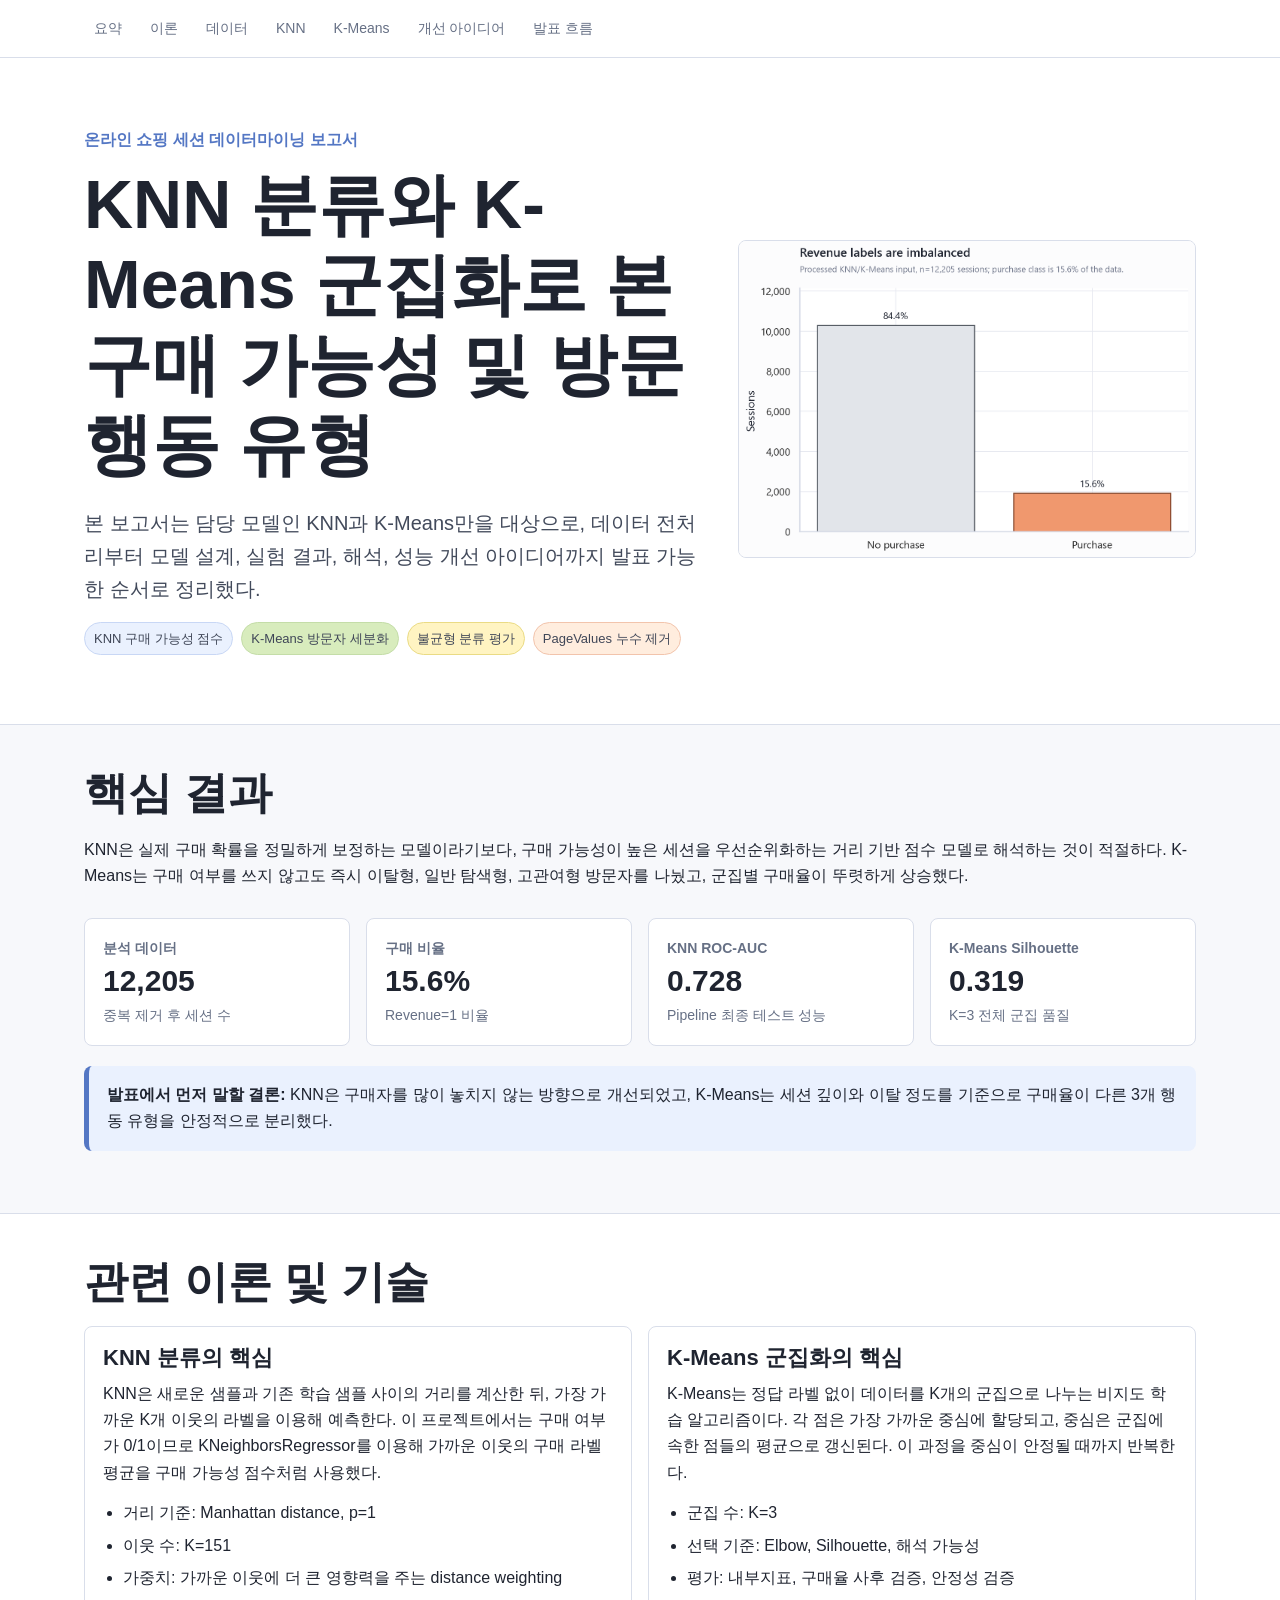
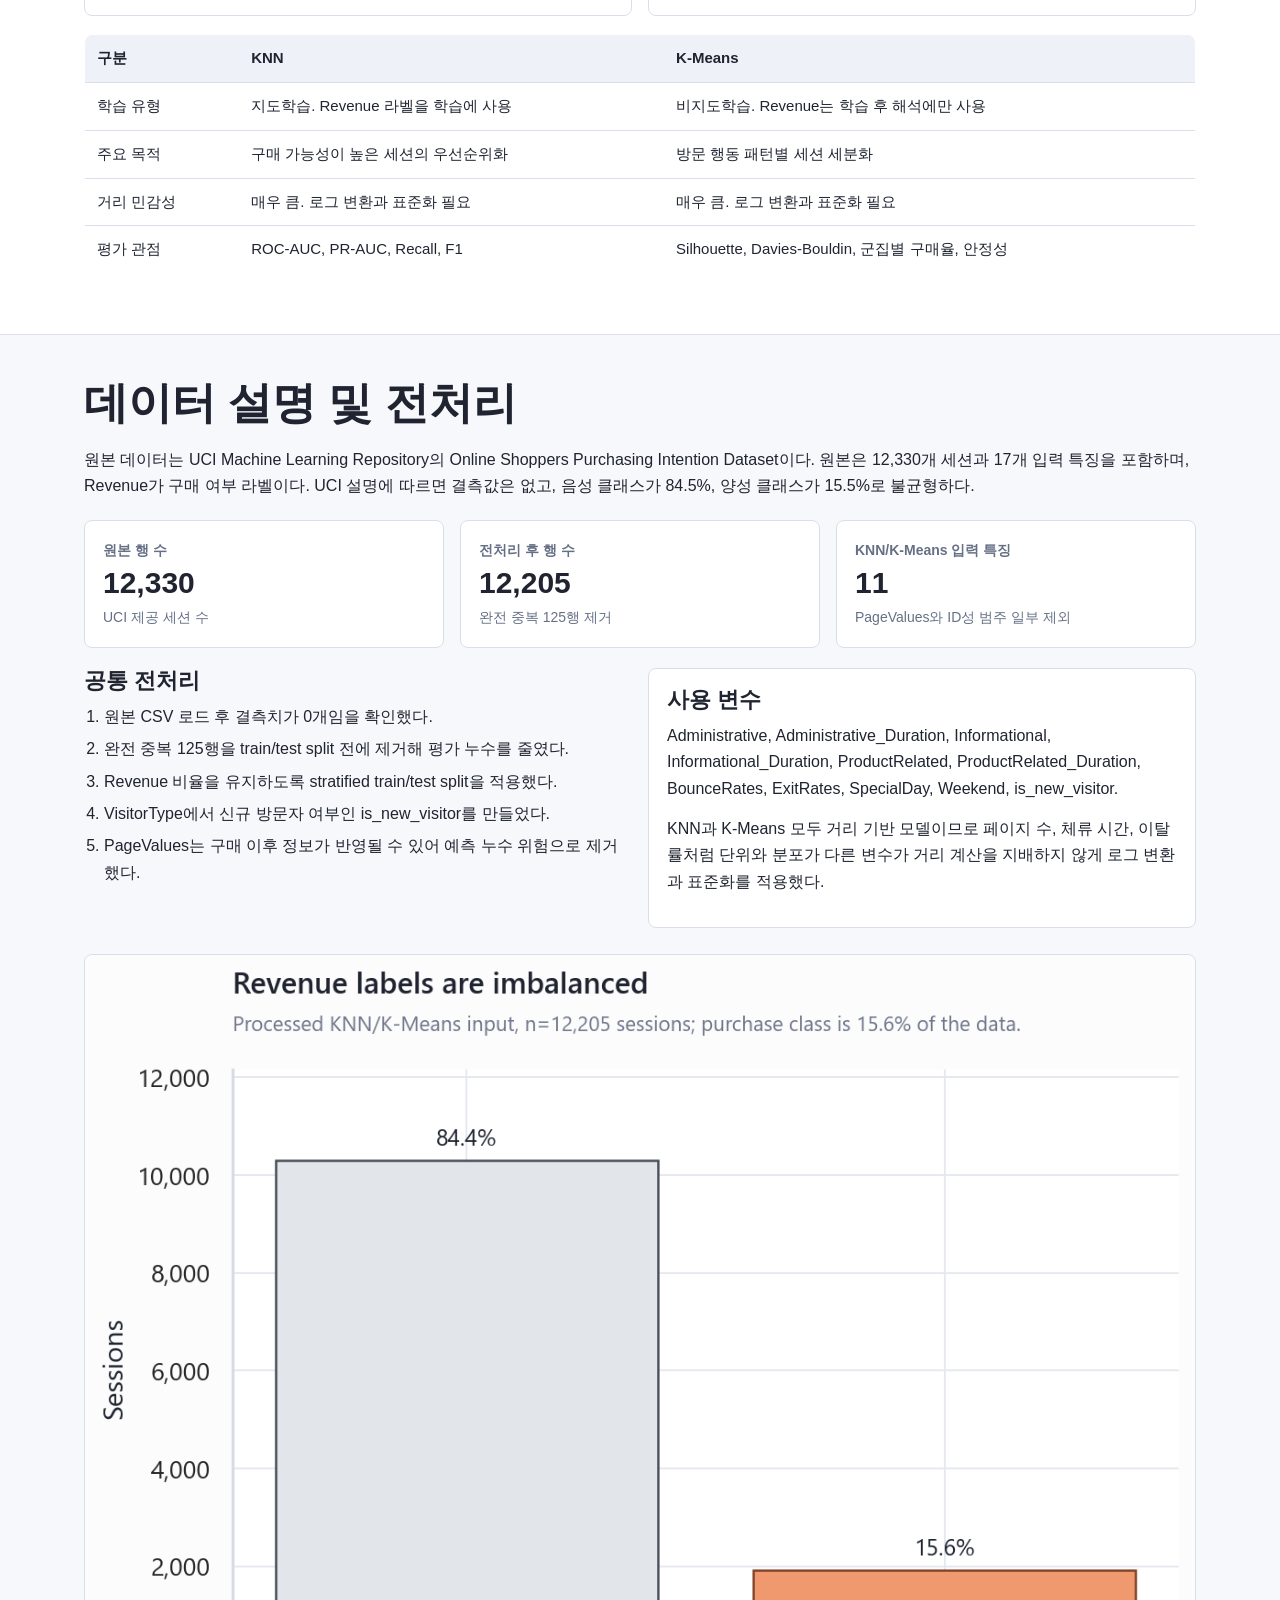
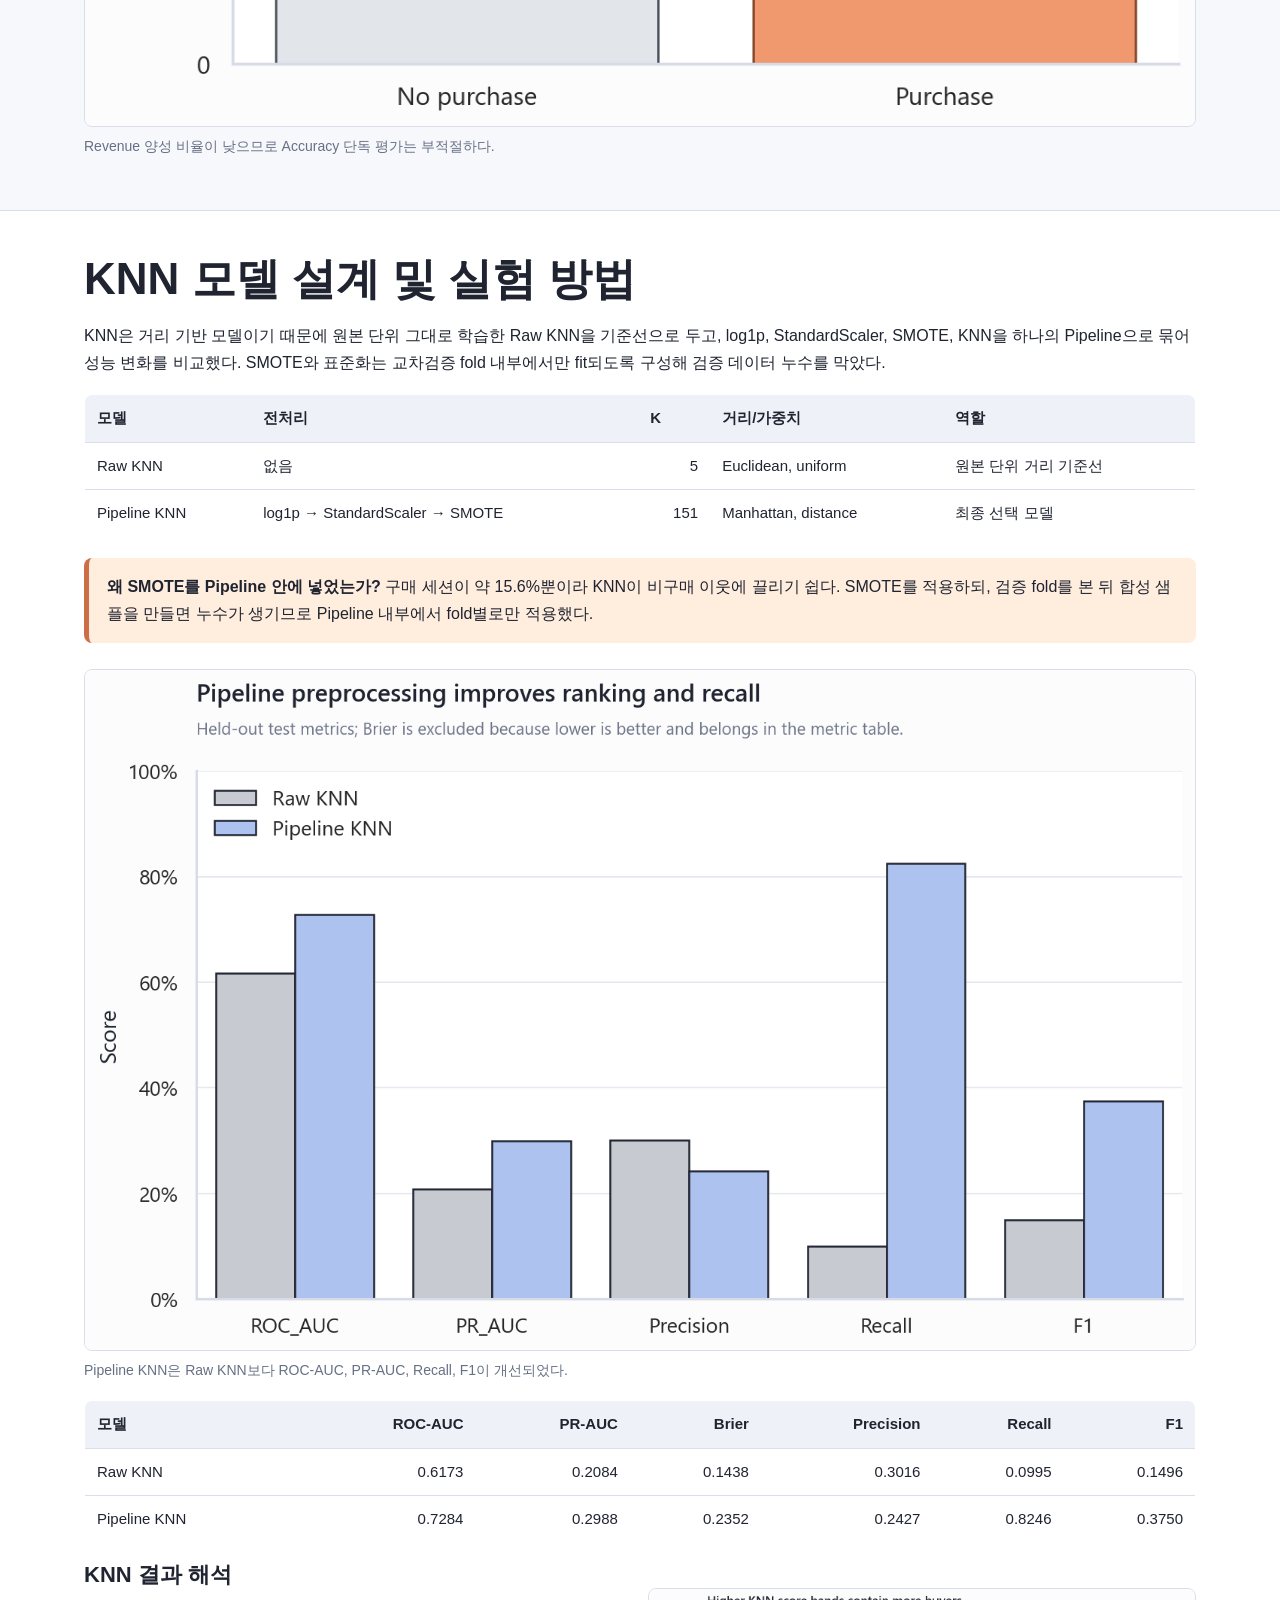
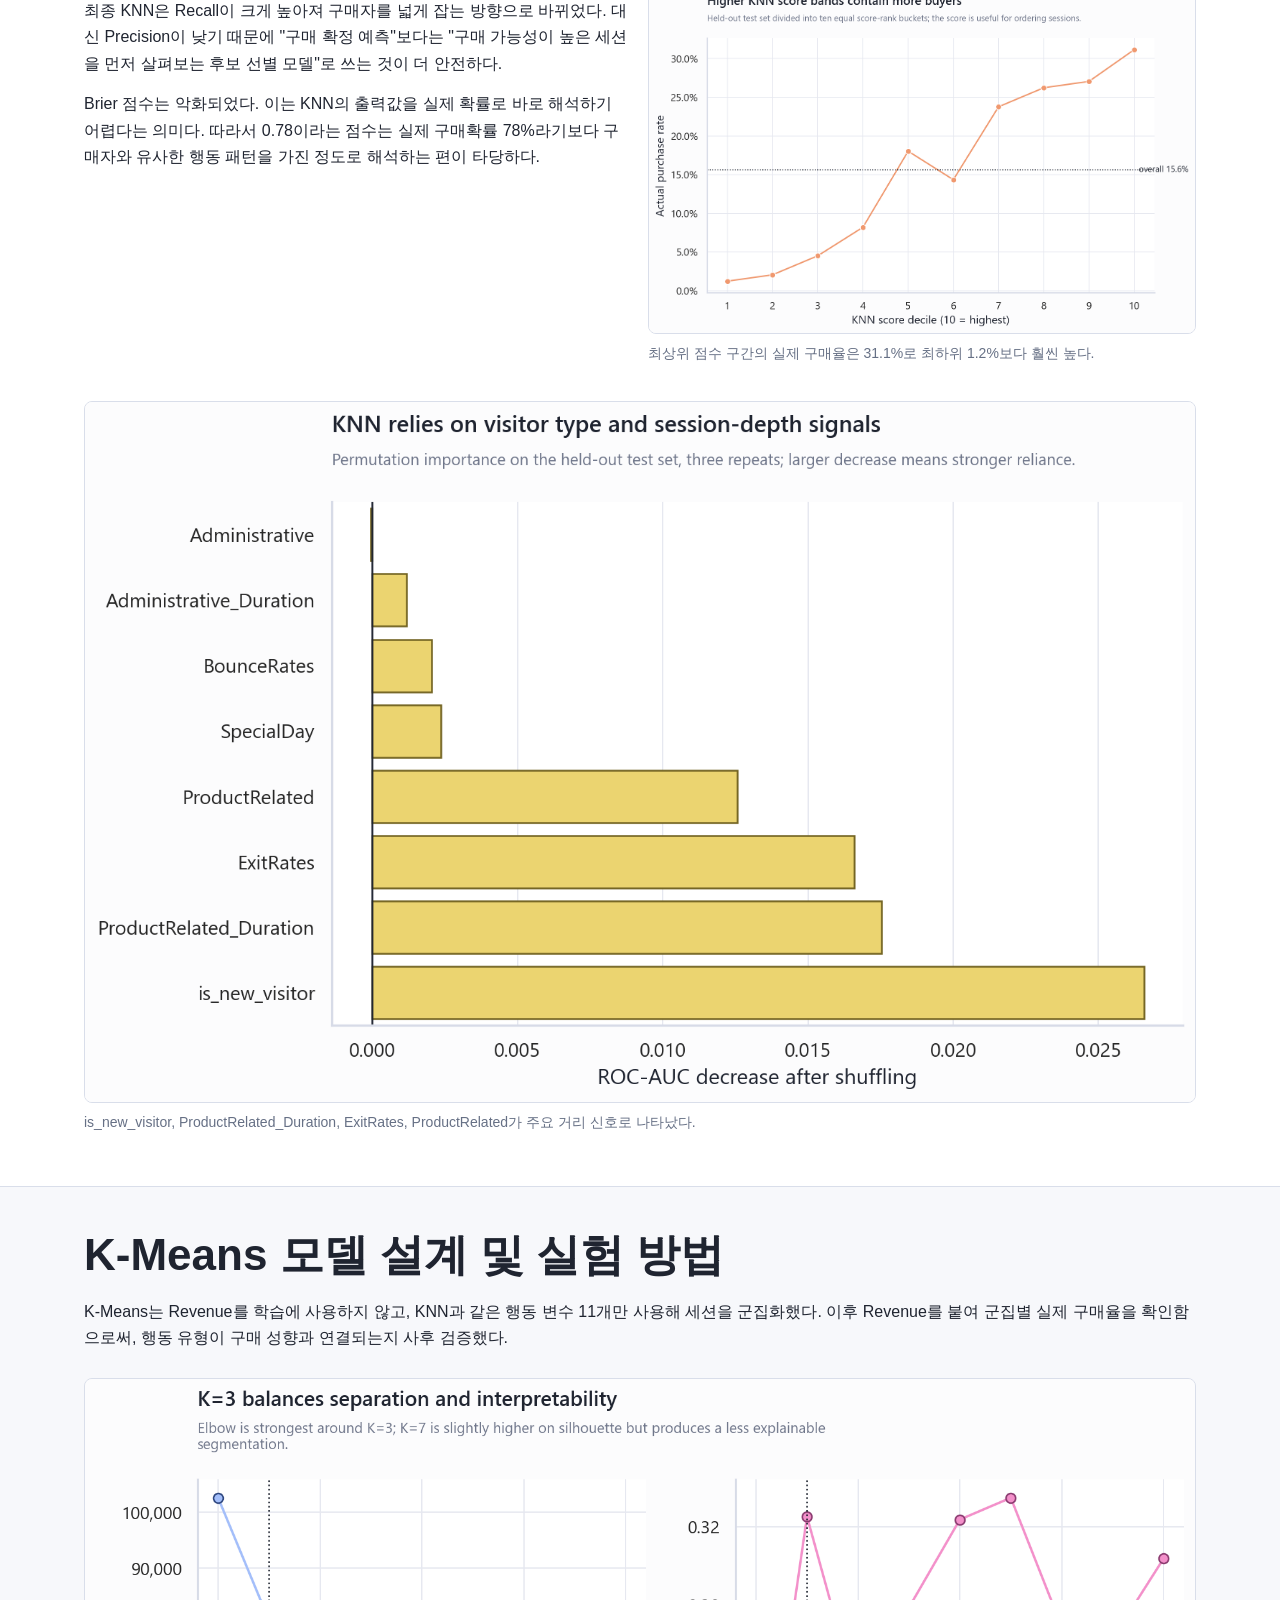
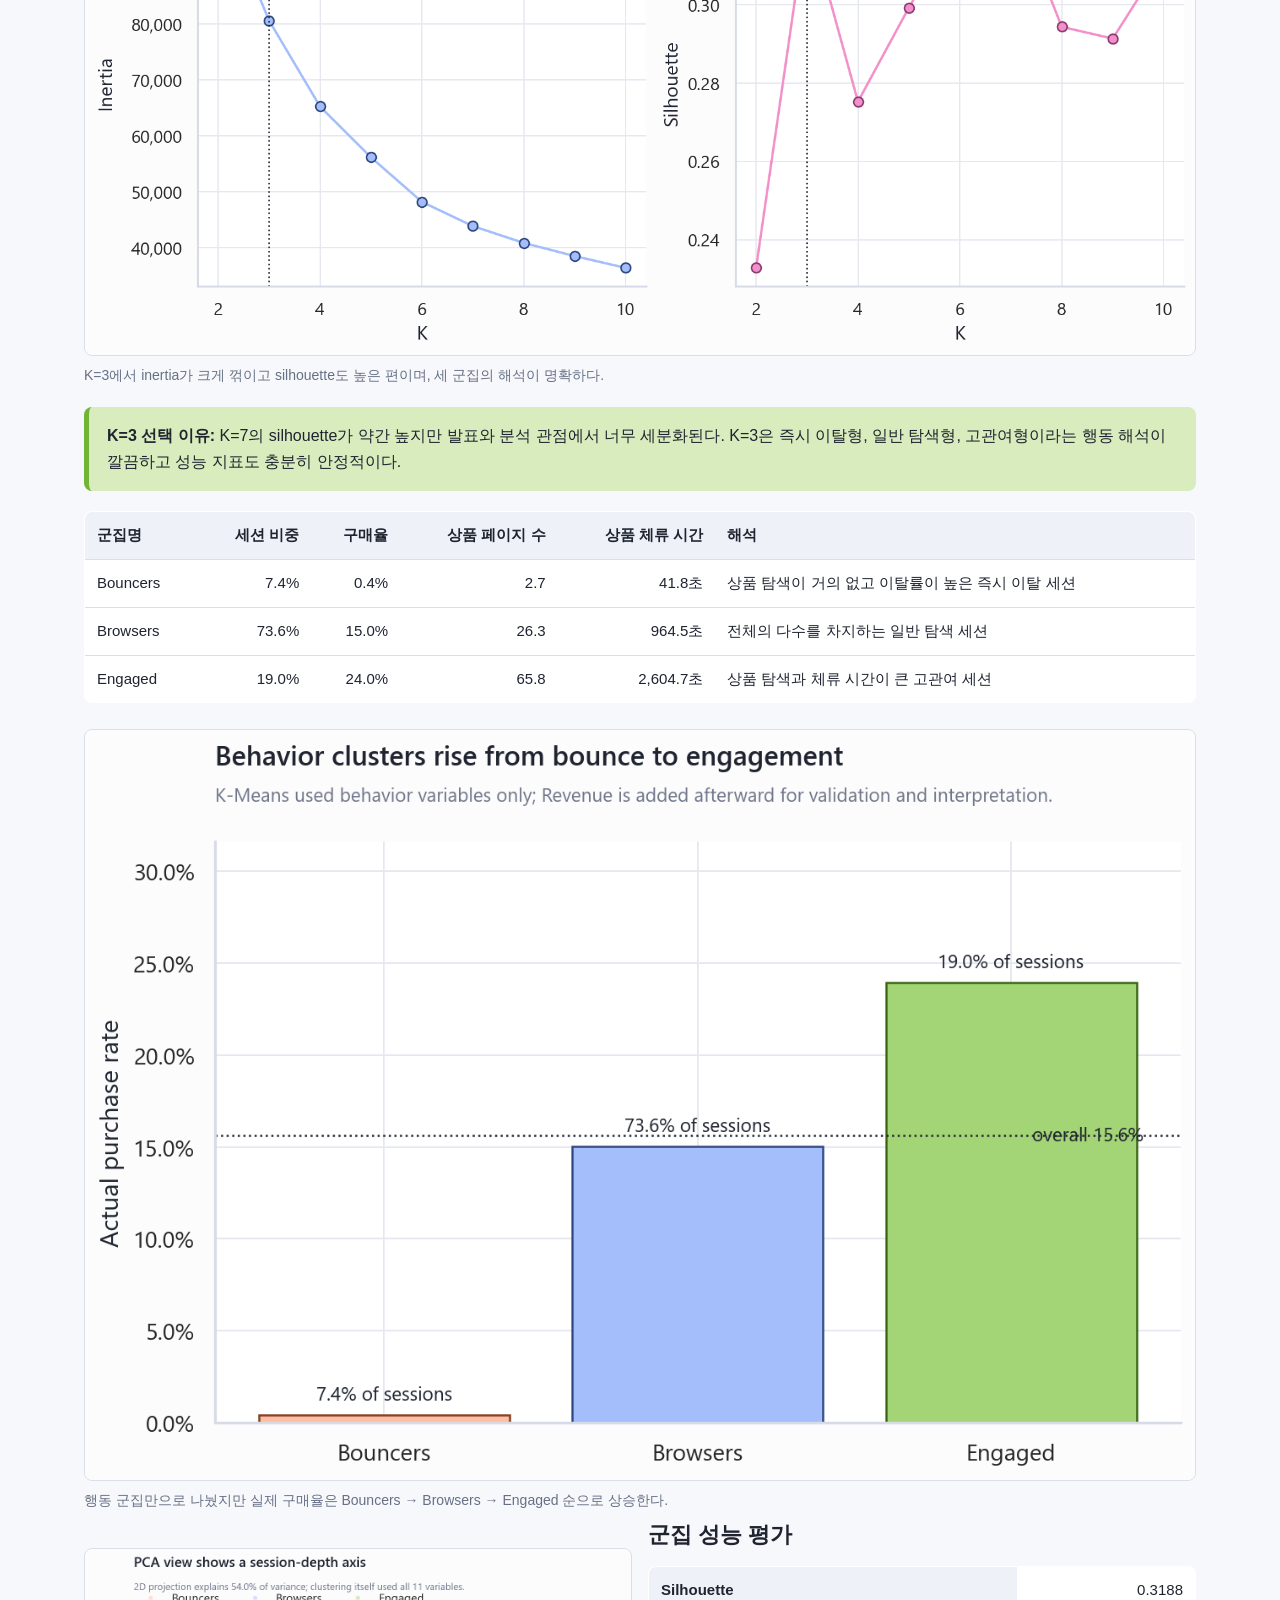
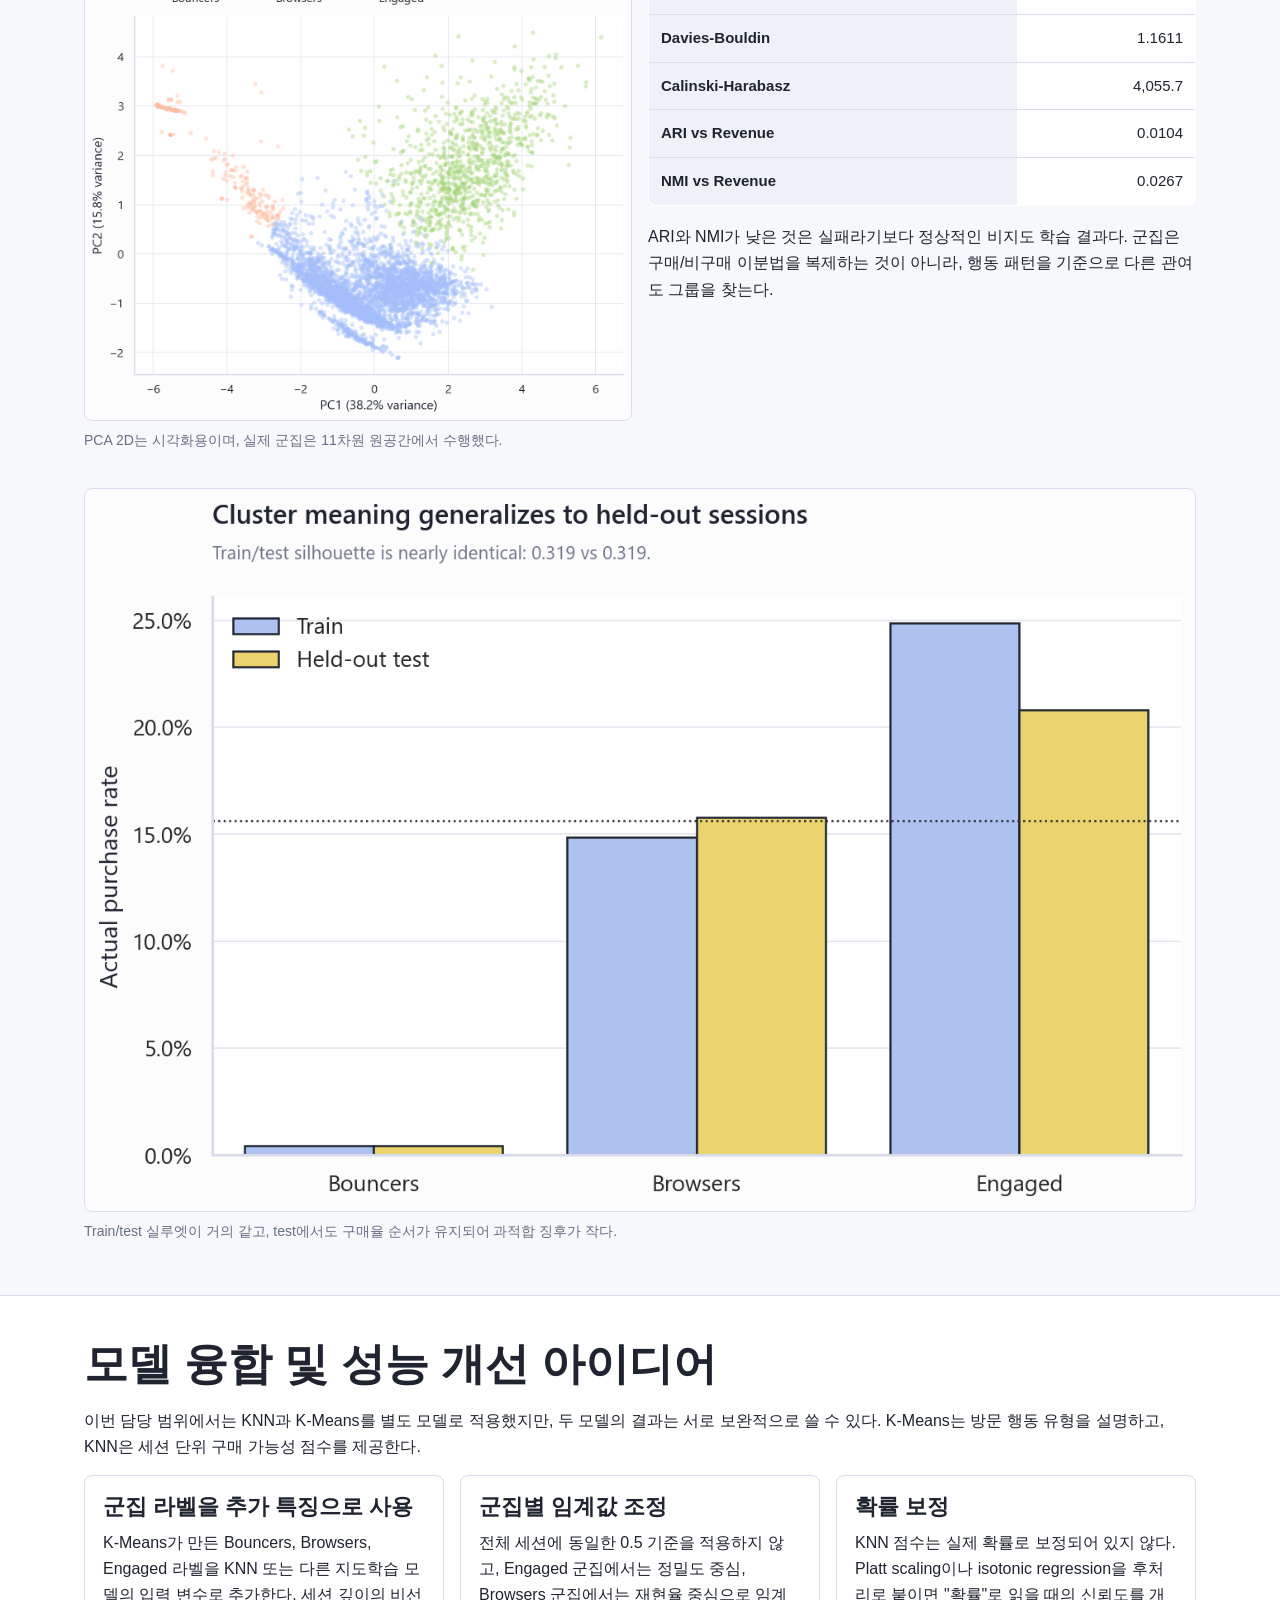
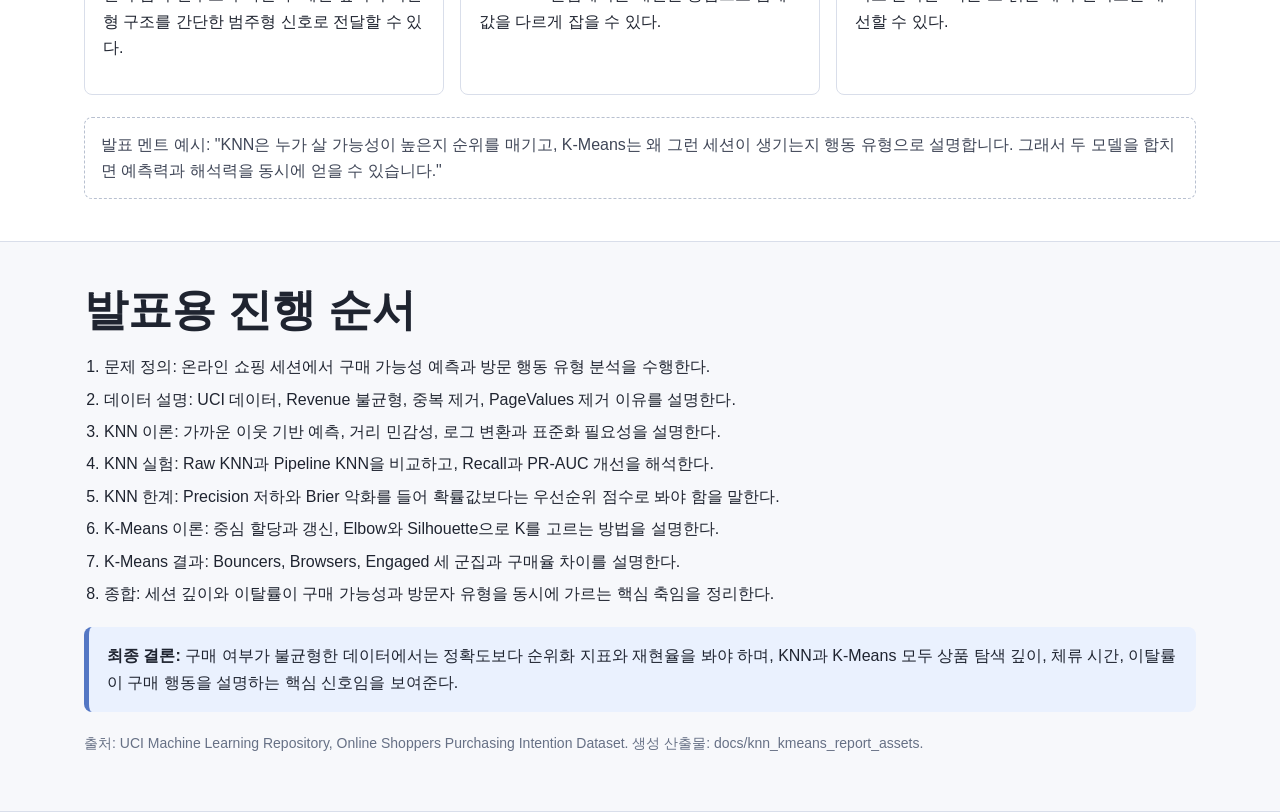
==== docs/knn_kmeans_report.html @ c1577b26 "Add KNN and K-Means analysis report" ====
<!doctype html>
<html lang="ko">
<head>
  <meta charset="utf-8">
  <meta name="viewport" content="width=device-width, initial-scale=1">
  <title>KNN 및 K-Means 기반 온라인 쇼핑 세션 분석 보고서</title>
  <style>
    :root {
      --page: #f7f8fb;
      --panel: #ffffff;
      --ink: #1f2430;
      --muted: #667085;
      --line: #d9deea;
      --soft: #eef2f8;
      --blue: #5477c4;
      --blue-soft: #eaf1fe;
      --gold: #b8a037;
      --gold-soft: #fff4c2;
      --orange: #cc6f47;
      --orange-soft: #ffedde;
      --olive: #71b436;
      --olive-soft: #d8ecbd;
    }

    * { box-sizing: border-box; }

    html {
      scroll-behavior: smooth;
    }

    body {
      margin: 0;
      color: var(--ink);
      background: var(--page);
      font-family: "Pretendard", "Segoe UI", "Apple SD Gothic Neo", "Malgun Gothic", Arial, sans-serif;
      line-height: 1.65;
    }

    nav {
      position: sticky;
      top: 0;
      z-index: 10;
      background: rgba(255, 255, 255, 0.94);
      border-bottom: 1px solid var(--line);
      backdrop-filter: blur(10px);
    }

    nav .inner {
      max-width: 1160px;
      margin: 0 auto;
      padding: 10px 24px;
      display: flex;
      gap: 8px;
      align-items: center;
      overflow-x: auto;
    }

    nav a {
      flex: 0 0 auto;
      padding: 7px 10px;
      color: var(--muted);
      text-decoration: none;
      font-size: 14px;
      border-radius: 6px;
    }

    nav a:hover {
      background: var(--soft);
      color: var(--ink);
    }

    header {
      background: var(--panel);
      border-bottom: 1px solid var(--line);
    }

    .wrap {
      max-width: 1160px;
      margin: 0 auto;
      padding: 42px 24px;
    }

    .hero {
      min-height: 74vh;
      display: grid;
      grid-template-columns: minmax(0, 1.15fr) minmax(300px, 0.85fr);
      gap: 34px;
      align-items: center;
    }

    .eyebrow {
      color: var(--blue);
      font-weight: 700;
      letter-spacing: 0;
      margin: 0 0 10px;
    }

    h1, h2, h3 {
      letter-spacing: 0;
      line-height: 1.18;
      margin: 0;
    }

    h1 {
      font-size: clamp(38px, 6vw, 68px);
      max-width: 870px;
    }

    h2 {
      font-size: clamp(28px, 4vw, 44px);
      margin-bottom: 18px;
    }

    h3 {
      font-size: 22px;
      margin-bottom: 10px;
    }

    p {
      margin: 0 0 14px;
    }

    .lead {
      margin-top: 22px;
      max-width: 820px;
      color: #424a5b;
      font-size: 20px;
    }

    .hero img {
      width: 100%;
      border: 1px solid var(--line);
      border-radius: 8px;
      background: #fff;
    }

    section {
      border-bottom: 1px solid var(--line);
      background: var(--page);
    }

    section:nth-of-type(even) {
      background: #ffffff;
    }

    .summary-grid,
    .metric-grid,
    .two-col,
    .three-col {
      display: grid;
      gap: 16px;
    }

    .summary-grid {
      grid-template-columns: repeat(4, minmax(0, 1fr));
      margin-top: 28px;
    }

    .two-col {
      grid-template-columns: repeat(2, minmax(0, 1fr));
      align-items: start;
    }

    .three-col {
      grid-template-columns: repeat(3, minmax(0, 1fr));
    }

    .metric-grid {
      grid-template-columns: repeat(3, minmax(0, 1fr));
      margin: 20px 0;
    }

    .card,
    .metric,
    .note {
      background: var(--panel);
      border: 1px solid var(--line);
      border-radius: 8px;
      padding: 18px;
    }

    .metric b {
      display: block;
      color: var(--muted);
      font-size: 14px;
      font-weight: 650;
    }

    .metric strong {
      display: block;
      margin-top: 6px;
      font-size: 30px;
      line-height: 1;
      font-variant-numeric: tabular-nums;
    }

    .metric span {
      display: block;
      margin-top: 8px;
      color: var(--muted);
      font-size: 14px;
    }

    .tag-row {
      display: flex;
      flex-wrap: wrap;
      gap: 8px;
      margin-top: 16px;
    }

    .tag {
      border: 1px solid var(--line);
      border-radius: 999px;
      padding: 5px 9px;
      background: var(--panel);
      color: #3f4657;
      font-size: 13px;
    }

    .tag.blue { background: var(--blue-soft); border-color: #c8d7f5; }
    .tag.gold { background: var(--gold-soft); border-color: #eadb84; }
    .tag.orange { background: var(--orange-soft); border-color: #f2c4ac; }
    .tag.olive { background: var(--olive-soft); border-color: #c4dda8; }

    figure {
      margin: 26px 0 10px;
    }

    figure img {
      display: block;
      width: 100%;
      height: auto;
      border: 1px solid var(--line);
      border-radius: 8px;
      background: #fff;
    }

    figcaption {
      margin-top: 8px;
      color: var(--muted);
      font-size: 14px;
    }

    table {
      width: 100%;
      border-collapse: collapse;
      margin: 18px 0;
      background: var(--panel);
      border: 1px solid var(--line);
      border-radius: 8px;
      overflow: hidden;
      display: table;
    }

    th, td {
      border-bottom: 1px solid var(--line);
      padding: 11px 12px;
      text-align: left;
      vertical-align: top;
      font-size: 15px;
    }

    th {
      background: var(--soft);
      font-weight: 750;
    }

    tr:last-child td {
      border-bottom: 0;
    }

    .num {
      text-align: right;
      font-variant-numeric: tabular-nums;
      white-space: nowrap;
    }

    .callout {
      border-left: 5px solid var(--blue);
      background: var(--blue-soft);
      padding: 16px 18px;
      border-radius: 8px;
      margin: 20px 0;
    }

    .callout.orange {
      border-left-color: var(--orange);
      background: var(--orange-soft);
    }

    .callout.olive {
      border-left-color: var(--olive);
      background: var(--olive-soft);
    }

    ul, ol {
      margin: 10px 0 0 20px;
      padding: 0;
    }

    li {
      margin: 6px 0;
    }

    .slide-note {
      margin-top: 22px;
      padding: 14px 16px;
      border: 1px dashed #b8c0d0;
      border-radius: 8px;
      color: #3f4657;
      background: rgba(255, 255, 255, 0.72);
    }

    .footer {
      color: var(--muted);
      font-size: 14px;
    }

    @media print {
      nav { display: none; }
      section, header { break-after: page; }
      .wrap { padding: 28px 20px; }
      .hero { min-height: auto; }
    }

    @media (max-width: 860px) {
      .hero,
      .two-col,
      .three-col,
      .summary-grid,
      .metric-grid {
        grid-template-columns: 1fr;
      }

      .wrap {
        padding: 30px 18px;
      }

      table {
        display: block;
        overflow-x: auto;
      }
    }
  </style>
</head>
<body>
  <nav aria-label="보고서 목차">
    <div class="inner">
      <a href="#summary">요약</a>
      <a href="#theory">이론</a>
      <a href="#data">데이터</a>
      <a href="#knn">KNN</a>
      <a href="#kmeans">K-Means</a>
      <a href="#fusion">개선 아이디어</a>
      <a href="#presentation">발표 흐름</a>
    </div>
  </nav>

  <header>
    <div class="wrap hero">
      <div>
        <p class="eyebrow">온라인 쇼핑 세션 데이터마이닝 보고서</p>
        <h1>KNN 분류와 K-Means 군집화로 본 구매 가능성 및 방문 행동 유형</h1>
        <p class="lead">
          본 보고서는 담당 모델인 KNN과 K-Means만을 대상으로, 데이터 전처리부터 모델 설계,
          실험 결과, 해석, 성능 개선 아이디어까지 발표 가능한 순서로 정리했다.
        </p>
        <div class="tag-row">
          <span class="tag blue">KNN 구매 가능성 점수</span>
          <span class="tag olive">K-Means 방문자 세분화</span>
          <span class="tag gold">불균형 분류 평가</span>
          <span class="tag orange">PageValues 누수 제거</span>
        </div>
      </div>
      <figure>
        <img src="knn_kmeans_report_assets/class_balance.png" alt="Revenue 클래스 불균형 그래프">
      </figure>
    </div>
  </header>

  <section id="summary">
    <div class="wrap">
      <h2>핵심 결과</h2>
      <p>
        KNN은 실제 구매 확률을 정밀하게 보정하는 모델이라기보다, 구매 가능성이 높은 세션을
        우선순위화하는 거리 기반 점수 모델로 해석하는 것이 적절하다. K-Means는 구매 여부를 쓰지 않고도
        즉시 이탈형, 일반 탐색형, 고관여형 방문자를 나눴고, 군집별 구매율이 뚜렷하게 상승했다.
      </p>
      <div class="summary-grid">
        <div class="metric">
          <b>분석 데이터</b>
          <strong>12,205</strong>
          <span>중복 제거 후 세션 수</span>
        </div>
        <div class="metric">
          <b>구매 비율</b>
          <strong>15.6%</strong>
          <span>Revenue=1 비율</span>
        </div>
        <div class="metric">
          <b>KNN ROC-AUC</b>
          <strong>0.728</strong>
          <span>Pipeline 최종 테스트 성능</span>
        </div>
        <div class="metric">
          <b>K-Means Silhouette</b>
          <strong>0.319</strong>
          <span>K=3 전체 군집 품질</span>
        </div>
      </div>
      <div class="callout">
        <b>발표에서 먼저 말할 결론:</b>
        KNN은 구매자를 많이 놓치지 않는 방향으로 개선되었고, K-Means는 세션 깊이와 이탈 정도를 기준으로
        구매율이 다른 3개 행동 유형을 안정적으로 분리했다.
      </div>
    </div>
  </section>

  <section id="theory">
    <div class="wrap">
      <h2>관련 이론 및 기술</h2>
      <div class="two-col">
        <div class="card">
          <h3>KNN 분류의 핵심</h3>
          <p>
            KNN은 새로운 샘플과 기존 학습 샘플 사이의 거리를 계산한 뒤, 가장 가까운 K개 이웃의 라벨을
            이용해 예측한다. 이 프로젝트에서는 구매 여부가 0/1이므로 KNeighborsRegressor를 이용해
            가까운 이웃의 구매 라벨 평균을 구매 가능성 점수처럼 사용했다.
          </p>
          <ul>
            <li>거리 기준: Manhattan distance, p=1</li>
            <li>이웃 수: K=151</li>
            <li>가중치: 가까운 이웃에 더 큰 영향력을 주는 distance weighting</li>
          </ul>
        </div>
        <div class="card">
          <h3>K-Means 군집화의 핵심</h3>
          <p>
            K-Means는 정답 라벨 없이 데이터를 K개의 군집으로 나누는 비지도 학습 알고리즘이다.
            각 점은 가장 가까운 중심에 할당되고, 중심은 군집에 속한 점들의 평균으로 갱신된다.
            이 과정을 중심이 안정될 때까지 반복한다.
          </p>
          <ul>
            <li>군집 수: K=3</li>
            <li>선택 기준: Elbow, Silhouette, 해석 가능성</li>
            <li>평가: 내부지표, 구매율 사후 검증, 안정성 검증</li>
          </ul>
        </div>
      </div>
      <table>
        <thead>
          <tr>
            <th>구분</th>
            <th>KNN</th>
            <th>K-Means</th>
          </tr>
        </thead>
        <tbody>
          <tr>
            <td>학습 유형</td>
            <td>지도학습. Revenue 라벨을 학습에 사용</td>
            <td>비지도학습. Revenue는 학습 후 해석에만 사용</td>
          </tr>
          <tr>
            <td>주요 목적</td>
            <td>구매 가능성이 높은 세션의 우선순위화</td>
            <td>방문 행동 패턴별 세션 세분화</td>
          </tr>
          <tr>
            <td>거리 민감성</td>
            <td>매우 큼. 로그 변환과 표준화 필요</td>
            <td>매우 큼. 로그 변환과 표준화 필요</td>
          </tr>
          <tr>
            <td>평가 관점</td>
            <td>ROC-AUC, PR-AUC, Recall, F1</td>
            <td>Silhouette, Davies-Bouldin, 군집별 구매율, 안정성</td>
          </tr>
        </tbody>
      </table>
    </div>
  </section>

  <section id="data">
    <div class="wrap">
      <h2>데이터 설명 및 전처리</h2>
      <p>
        원본 데이터는 UCI Machine Learning Repository의 Online Shoppers Purchasing Intention Dataset이다.
        원본은 12,330개 세션과 17개 입력 특징을 포함하며, Revenue가 구매 여부 라벨이다.
        UCI 설명에 따르면 결측값은 없고, 음성 클래스가 84.5%, 양성 클래스가 15.5%로 불균형하다.
      </p>
      <div class="metric-grid">
        <div class="metric">
          <b>원본 행 수</b>
          <strong>12,330</strong>
          <span>UCI 제공 세션 수</span>
        </div>
        <div class="metric">
          <b>전처리 후 행 수</b>
          <strong>12,205</strong>
          <span>완전 중복 125행 제거</span>
        </div>
        <div class="metric">
          <b>KNN/K-Means 입력 특징</b>
          <strong>11</strong>
          <span>PageValues와 ID성 범주 일부 제외</span>
        </div>
      </div>
      <div class="two-col">
        <div>
          <h3>공통 전처리</h3>
          <ol>
            <li>원본 CSV 로드 후 결측치가 0개임을 확인했다.</li>
            <li>완전 중복 125행을 train/test split 전에 제거해 평가 누수를 줄였다.</li>
            <li>Revenue 비율을 유지하도록 stratified train/test split을 적용했다.</li>
            <li>VisitorType에서 신규 방문자 여부인 is_new_visitor를 만들었다.</li>
            <li>PageValues는 구매 이후 정보가 반영될 수 있어 예측 누수 위험으로 제거했다.</li>
          </ol>
        </div>
        <div class="note">
          <h3>사용 변수</h3>
          <p>
            Administrative, Administrative_Duration, Informational, Informational_Duration,
            ProductRelated, ProductRelated_Duration, BounceRates, ExitRates, SpecialDay,
            Weekend, is_new_visitor.
          </p>
          <p>
            KNN과 K-Means 모두 거리 기반 모델이므로 페이지 수, 체류 시간, 이탈률처럼 단위와 분포가 다른
            변수가 거리 계산을 지배하지 않게 로그 변환과 표준화를 적용했다.
          </p>
        </div>
      </div>
      <figure>
        <img src="knn_kmeans_report_assets/class_balance.png" alt="구매/비구매 클래스 분포">
        <figcaption>Revenue 양성 비율이 낮으므로 Accuracy 단독 평가는 부적절하다.</figcaption>
      </figure>
    </div>
  </section>

  <section id="knn">
    <div class="wrap">
      <h2>KNN 모델 설계 및 실험 방법</h2>
      <p>
        KNN은 거리 기반 모델이기 때문에 원본 단위 그대로 학습한 Raw KNN을 기준선으로 두고,
        log1p, StandardScaler, SMOTE, KNN을 하나의 Pipeline으로 묶어 성능 변화를 비교했다.
        SMOTE와 표준화는 교차검증 fold 내부에서만 fit되도록 구성해 검증 데이터 누수를 막았다.
      </p>
      <table>
        <thead>
          <tr>
            <th>모델</th>
            <th>전처리</th>
            <th>K</th>
            <th>거리/가중치</th>
            <th>역할</th>
          </tr>
        </thead>
        <tbody>
          <tr>
            <td>Raw KNN</td>
            <td>없음</td>
            <td class="num">5</td>
            <td>Euclidean, uniform</td>
            <td>원본 단위 거리 기준선</td>
          </tr>
          <tr>
            <td>Pipeline KNN</td>
            <td>log1p → StandardScaler → SMOTE</td>
            <td class="num">151</td>
            <td>Manhattan, distance</td>
            <td>최종 선택 모델</td>
          </tr>
        </tbody>
      </table>

      <div class="callout orange">
        <b>왜 SMOTE를 Pipeline 안에 넣었는가?</b>
        구매 세션이 약 15.6%뿐이라 KNN이 비구매 이웃에 끌리기 쉽다. SMOTE를 적용하되,
        검증 fold를 본 뒤 합성 샘플을 만들면 누수가 생기므로 Pipeline 내부에서 fold별로만 적용했다.
      </div>

      <figure>
        <img src="knn_kmeans_report_assets/knn_metric_comparison.png" alt="Raw KNN과 Pipeline KNN 성능 비교">
        <figcaption>Pipeline KNN은 Raw KNN보다 ROC-AUC, PR-AUC, Recall, F1이 개선되었다.</figcaption>
      </figure>

      <table>
        <thead>
          <tr>
            <th>모델</th>
            <th class="num">ROC-AUC</th>
            <th class="num">PR-AUC</th>
            <th class="num">Brier</th>
            <th class="num">Precision</th>
            <th class="num">Recall</th>
            <th class="num">F1</th>
          </tr>
        </thead>
        <tbody>
          <tr>
            <td>Raw KNN</td>
            <td class="num">0.6173</td>
            <td class="num">0.2084</td>
            <td class="num">0.1438</td>
            <td class="num">0.3016</td>
            <td class="num">0.0995</td>
            <td class="num">0.1496</td>
          </tr>
          <tr>
            <td>Pipeline KNN</td>
            <td class="num">0.7284</td>
            <td class="num">0.2988</td>
            <td class="num">0.2352</td>
            <td class="num">0.2427</td>
            <td class="num">0.8246</td>
            <td class="num">0.3750</td>
          </tr>
        </tbody>
      </table>

      <div class="two-col">
        <div>
          <h3>KNN 결과 해석</h3>
          <p>
            최종 KNN은 Recall이 크게 높아져 구매자를 넓게 잡는 방향으로 바뀌었다.
            대신 Precision이 낮기 때문에 "구매 확정 예측"보다는 "구매 가능성이 높은 세션을 먼저 살펴보는
            후보 선별 모델"로 쓰는 것이 더 안전하다.
          </p>
          <p>
            Brier 점수는 악화되었다. 이는 KNN의 출력값을 실제 확률로 바로 해석하기 어렵다는 의미다.
            따라서 0.78이라는 점수는 실제 구매확률 78%라기보다 구매자와 유사한 행동 패턴을 가진 정도로
            해석하는 편이 타당하다.
          </p>
        </div>
        <figure>
          <img src="knn_kmeans_report_assets/knn_decile_purchase_rate.png" alt="KNN 점수 구간별 실제 구매율">
          <figcaption>최상위 점수 구간의 실제 구매율은 31.1%로 최하위 1.2%보다 훨씬 높다.</figcaption>
        </figure>
      </div>

      <figure>
        <img src="knn_kmeans_report_assets/knn_permutation_importance.png" alt="KNN permutation importance">
        <figcaption>is_new_visitor, ProductRelated_Duration, ExitRates, ProductRelated가 주요 거리 신호로 나타났다.</figcaption>
      </figure>
    </div>
  </section>

  <section id="kmeans">
    <div class="wrap">
      <h2>K-Means 모델 설계 및 실험 방법</h2>
      <p>
        K-Means는 Revenue를 학습에 사용하지 않고, KNN과 같은 행동 변수 11개만 사용해 세션을 군집화했다.
        이후 Revenue를 붙여 군집별 실제 구매율을 확인함으로써, 행동 유형이 구매 성향과 연결되는지 사후 검증했다.
      </p>
      <figure>
        <img src="knn_kmeans_report_assets/kmeans_k_selection.png" alt="K-Means K 선택 그래프">
        <figcaption>K=3에서 inertia가 크게 꺾이고 silhouette도 높은 편이며, 세 군집의 해석이 명확하다.</figcaption>
      </figure>
      <div class="callout olive">
        <b>K=3 선택 이유:</b>
        K=7의 silhouette가 약간 높지만 발표와 분석 관점에서 너무 세분화된다.
        K=3은 즉시 이탈형, 일반 탐색형, 고관여형이라는 행동 해석이 깔끔하고 성능 지표도 충분히 안정적이다.
      </div>
      <table>
        <thead>
          <tr>
            <th>군집명</th>
            <th class="num">세션 비중</th>
            <th class="num">구매율</th>
            <th class="num">상품 페이지 수</th>
            <th class="num">상품 체류 시간</th>
            <th>해석</th>
          </tr>
        </thead>
        <tbody>
          <tr>
            <td>Bouncers</td>
            <td class="num">7.4%</td>
            <td class="num">0.4%</td>
            <td class="num">2.7</td>
            <td class="num">41.8초</td>
            <td>상품 탐색이 거의 없고 이탈률이 높은 즉시 이탈 세션</td>
          </tr>
          <tr>
            <td>Browsers</td>
            <td class="num">73.6%</td>
            <td class="num">15.0%</td>
            <td class="num">26.3</td>
            <td class="num">964.5초</td>
            <td>전체의 다수를 차지하는 일반 탐색 세션</td>
          </tr>
          <tr>
            <td>Engaged</td>
            <td class="num">19.0%</td>
            <td class="num">24.0%</td>
            <td class="num">65.8</td>
            <td class="num">2,604.7초</td>
            <td>상품 탐색과 체류 시간이 큰 고관여 세션</td>
          </tr>
        </tbody>
      </table>

      <figure>
        <img src="knn_kmeans_report_assets/kmeans_cluster_purchase_rate.png" alt="K-Means 군집별 구매율">
        <figcaption>행동 군집만으로 나눴지만 실제 구매율은 Bouncers → Browsers → Engaged 순으로 상승한다.</figcaption>
      </figure>

      <div class="two-col">
        <figure>
          <img src="knn_kmeans_report_assets/kmeans_pca_projection.png" alt="K-Means PCA 2D 투영">
          <figcaption>PCA 2D는 시각화용이며, 실제 군집은 11차원 원공간에서 수행했다.</figcaption>
        </figure>
        <div>
          <h3>군집 성능 평가</h3>
          <table>
            <tbody>
              <tr>
                <th>Silhouette</th>
                <td class="num">0.3188</td>
              </tr>
              <tr>
                <th>Davies-Bouldin</th>
                <td class="num">1.1611</td>
              </tr>
              <tr>
                <th>Calinski-Harabasz</th>
                <td class="num">4,055.7</td>
              </tr>
              <tr>
                <th>ARI vs Revenue</th>
                <td class="num">0.0104</td>
              </tr>
              <tr>
                <th>NMI vs Revenue</th>
                <td class="num">0.0267</td>
              </tr>
            </tbody>
          </table>
          <p>
            ARI와 NMI가 낮은 것은 실패라기보다 정상적인 비지도 학습 결과다.
            군집은 구매/비구매 이분법을 복제하는 것이 아니라, 행동 패턴을 기준으로 다른 관여도 그룹을 찾는다.
          </p>
        </div>
      </div>

      <figure>
        <img src="knn_kmeans_report_assets/kmeans_generalization.png" alt="K-Means train/test 일반화 검증">
        <figcaption>Train/test 실루엣이 거의 같고, test에서도 구매율 순서가 유지되어 과적합 징후가 작다.</figcaption>
      </figure>
    </div>
  </section>

  <section id="fusion">
    <div class="wrap">
      <h2>모델 융합 및 성능 개선 아이디어</h2>
      <p>
        이번 담당 범위에서는 KNN과 K-Means를 별도 모델로 적용했지만, 두 모델의 결과는 서로 보완적으로 쓸 수 있다.
        K-Means는 방문 행동 유형을 설명하고, KNN은 세션 단위 구매 가능성 점수를 제공한다.
      </p>
      <div class="three-col">
        <div class="card">
          <h3>군집 라벨을 추가 특징으로 사용</h3>
          <p>
            K-Means가 만든 Bouncers, Browsers, Engaged 라벨을 KNN 또는 다른 지도학습 모델의 입력 변수로 추가한다.
            세션 깊이의 비선형 구조를 간단한 범주형 신호로 전달할 수 있다.
          </p>
        </div>
        <div class="card">
          <h3>군집별 임계값 조정</h3>
          <p>
            전체 세션에 동일한 0.5 기준을 적용하지 않고, Engaged 군집에서는 정밀도 중심,
            Browsers 군집에서는 재현율 중심으로 임계값을 다르게 잡을 수 있다.
          </p>
        </div>
        <div class="card">
          <h3>확률 보정</h3>
          <p>
            KNN 점수는 실제 확률로 보정되어 있지 않다. Platt scaling이나 isotonic regression을 후처리로 붙이면
            "확률"로 읽을 때의 신뢰도를 개선할 수 있다.
          </p>
        </div>
      </div>
      <div class="slide-note">
        발표 멘트 예시: "KNN은 누가 살 가능성이 높은지 순위를 매기고, K-Means는 왜 그런 세션이 생기는지
        행동 유형으로 설명합니다. 그래서 두 모델을 합치면 예측력과 해석력을 동시에 얻을 수 있습니다."
      </div>
    </div>
  </section>

  <section id="presentation">
    <div class="wrap">
      <h2>발표용 진행 순서</h2>
      <ol>
        <li>문제 정의: 온라인 쇼핑 세션에서 구매 가능성 예측과 방문 행동 유형 분석을 수행한다.</li>
        <li>데이터 설명: UCI 데이터, Revenue 불균형, 중복 제거, PageValues 제거 이유를 설명한다.</li>
        <li>KNN 이론: 가까운 이웃 기반 예측, 거리 민감성, 로그 변환과 표준화 필요성을 설명한다.</li>
        <li>KNN 실험: Raw KNN과 Pipeline KNN을 비교하고, Recall과 PR-AUC 개선을 해석한다.</li>
        <li>KNN 한계: Precision 저하와 Brier 악화를 들어 확률값보다는 우선순위 점수로 봐야 함을 말한다.</li>
        <li>K-Means 이론: 중심 할당과 갱신, Elbow와 Silhouette으로 K를 고르는 방법을 설명한다.</li>
        <li>K-Means 결과: Bouncers, Browsers, Engaged 세 군집과 구매율 차이를 설명한다.</li>
        <li>종합: 세션 깊이와 이탈률이 구매 가능성과 방문자 유형을 동시에 가르는 핵심 축임을 정리한다.</li>
      </ol>
      <div class="callout">
        <b>최종 결론:</b>
        구매 여부가 불균형한 데이터에서는 정확도보다 순위화 지표와 재현율을 봐야 하며,
        KNN과 K-Means 모두 상품 탐색 깊이, 체류 시간, 이탈률이 구매 행동을 설명하는 핵심 신호임을 보여준다.
      </div>
      <p class="footer">
        출처: UCI Machine Learning Repository, Online Shoppers Purchasing Intention Dataset.
        생성 산출물: docs/knn_kmeans_report_assets.
      </p>
    </div>
  </section>
</body>
</html>
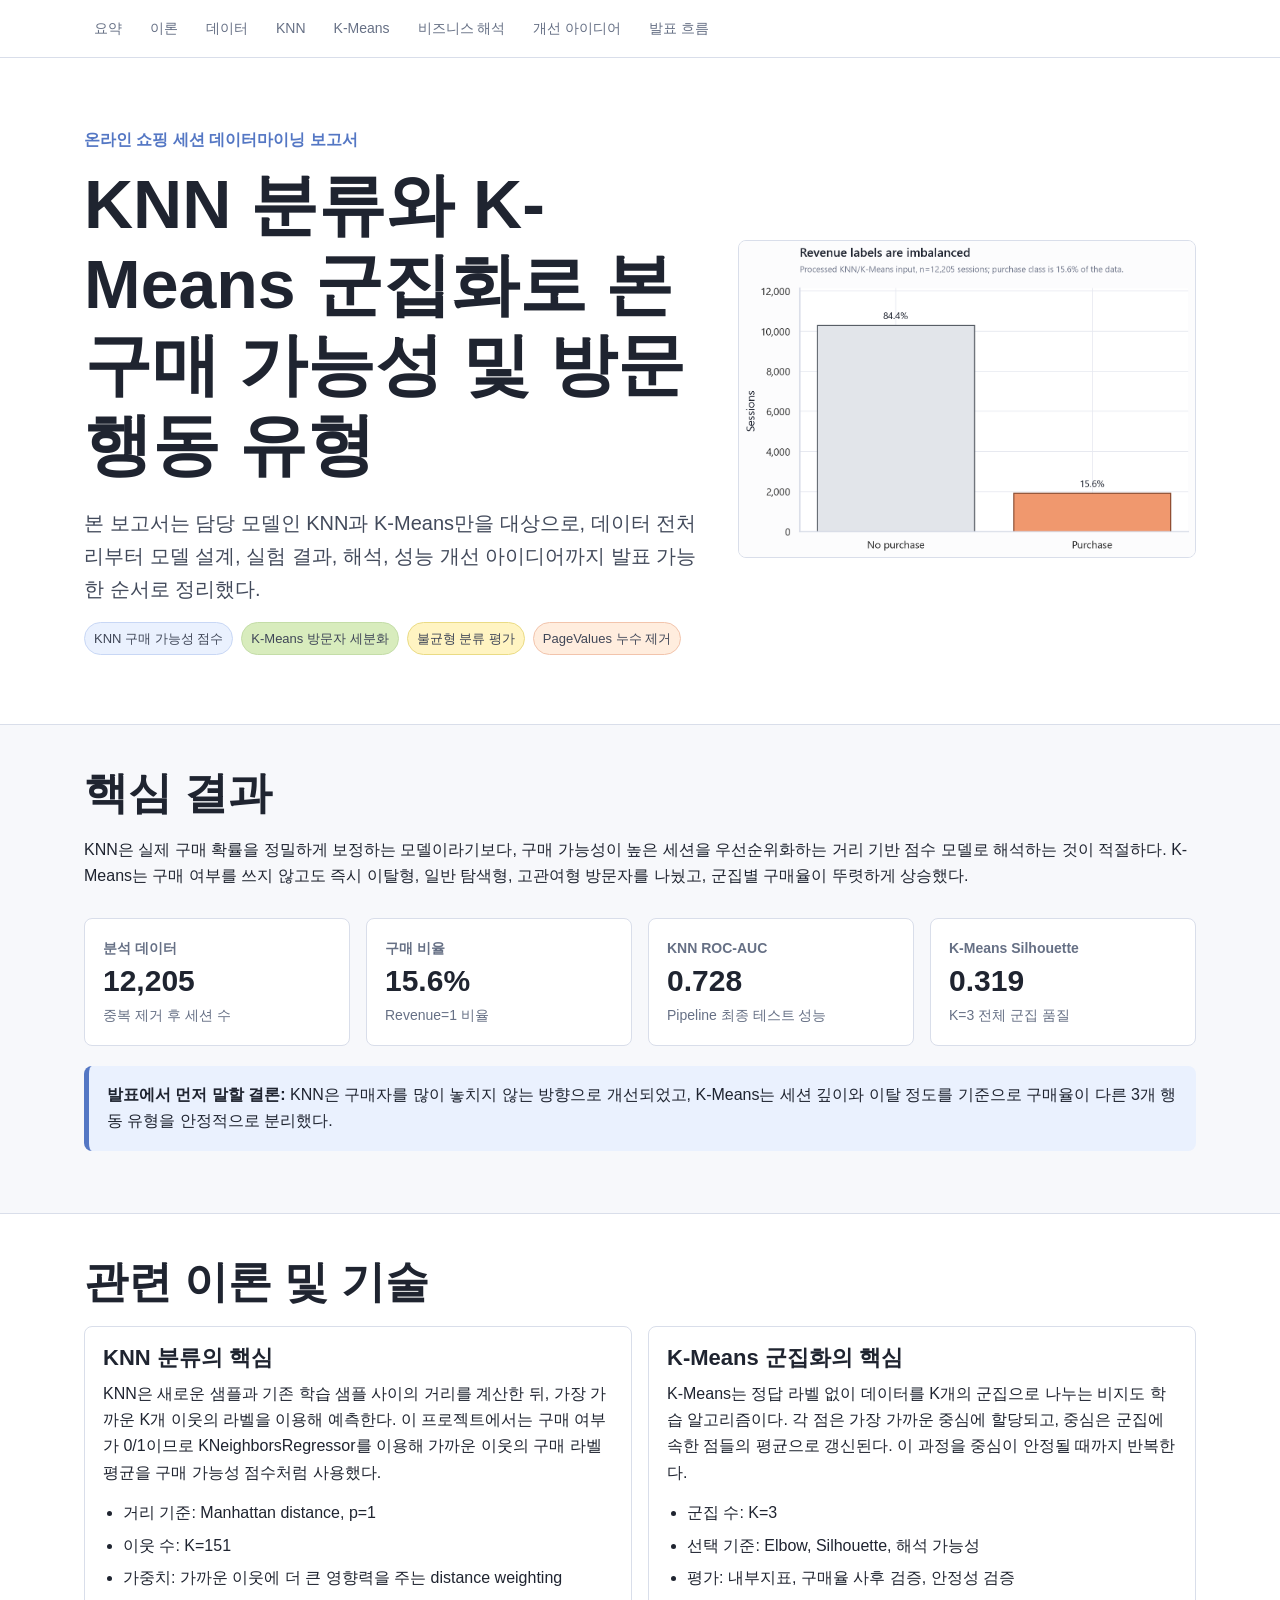
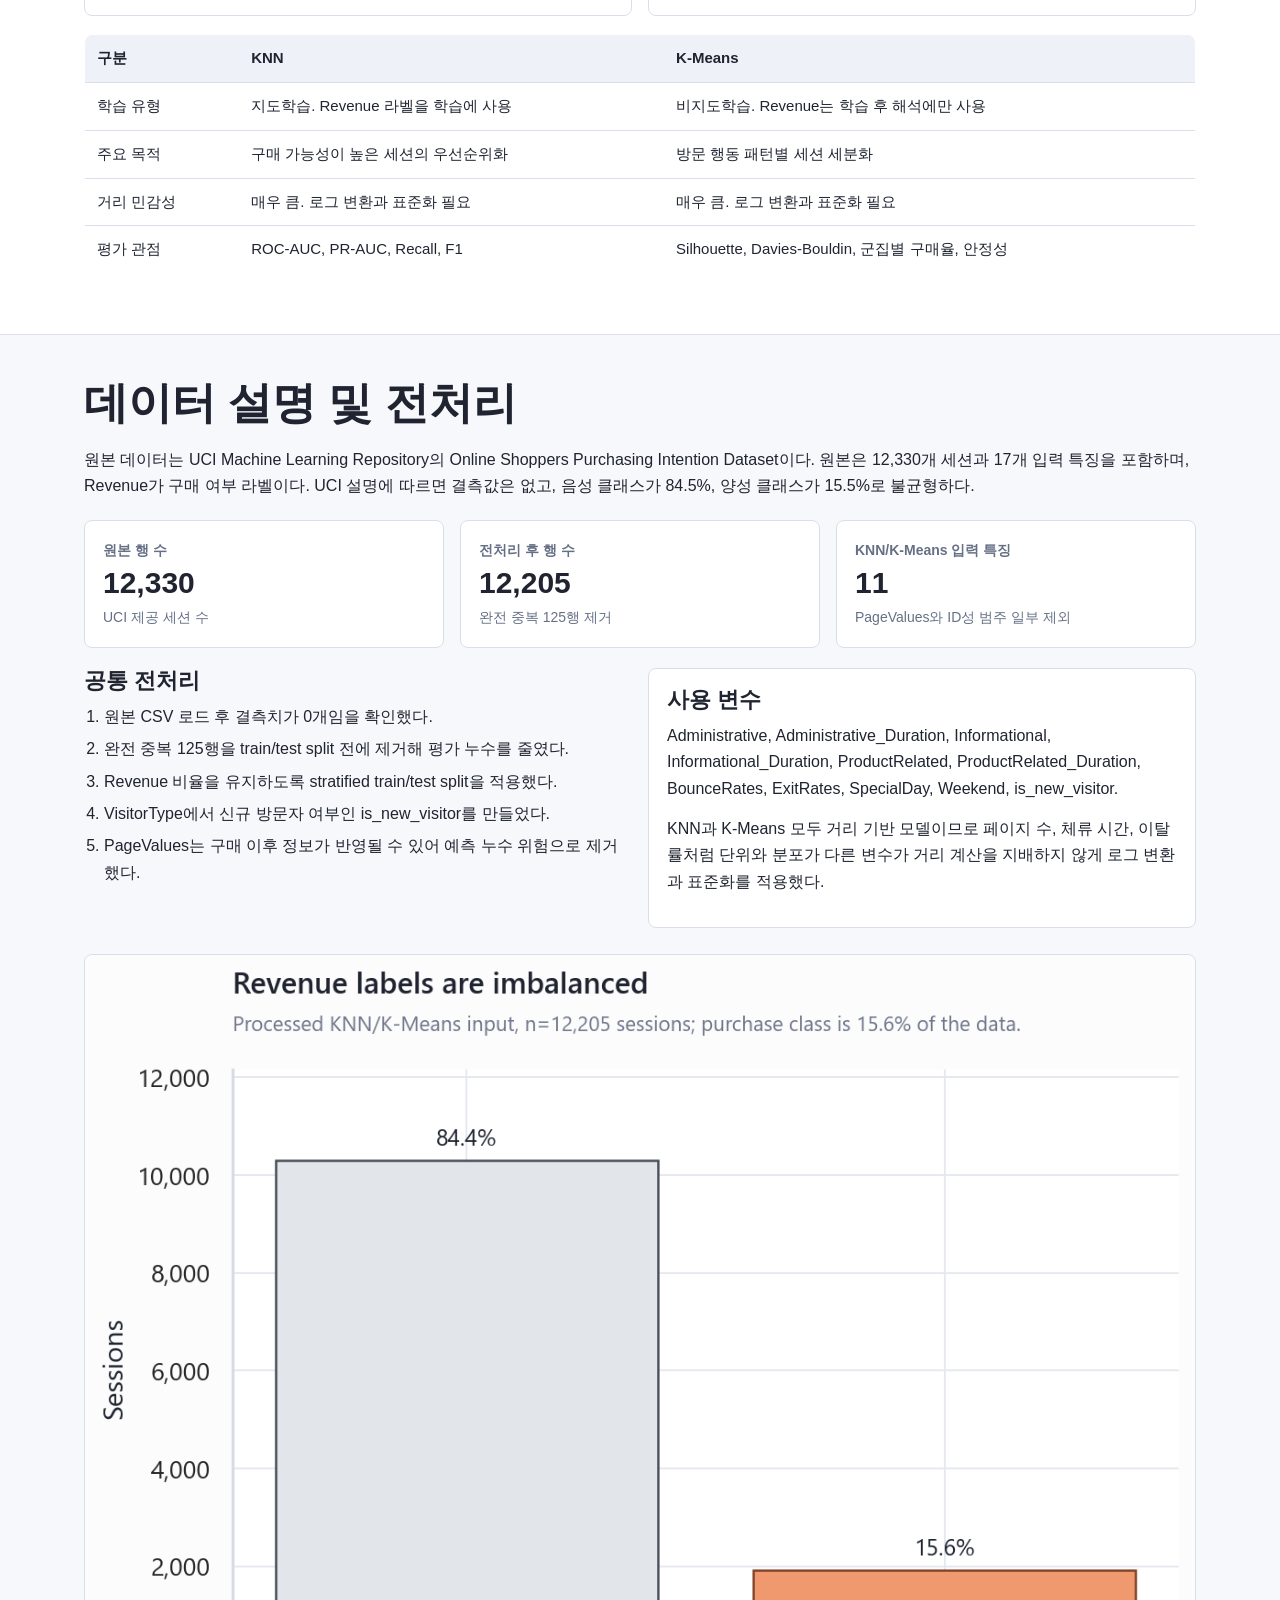
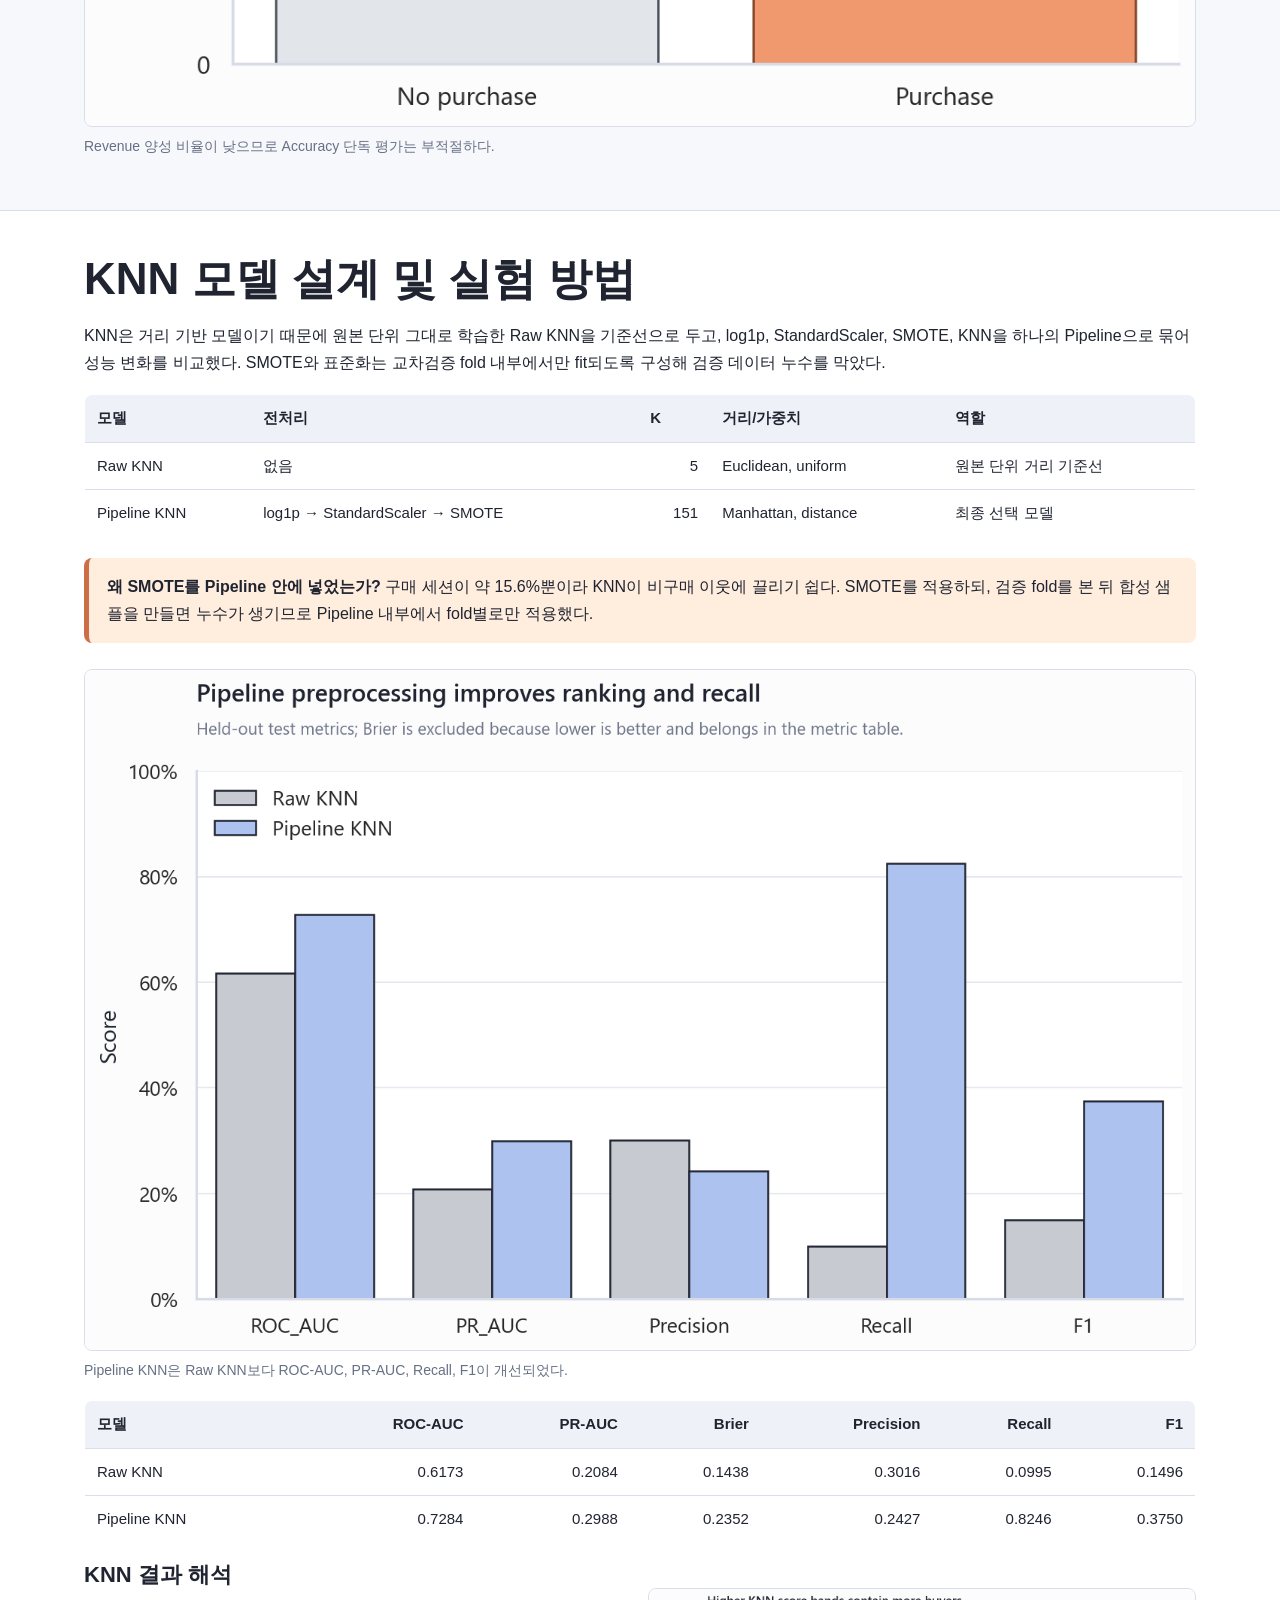
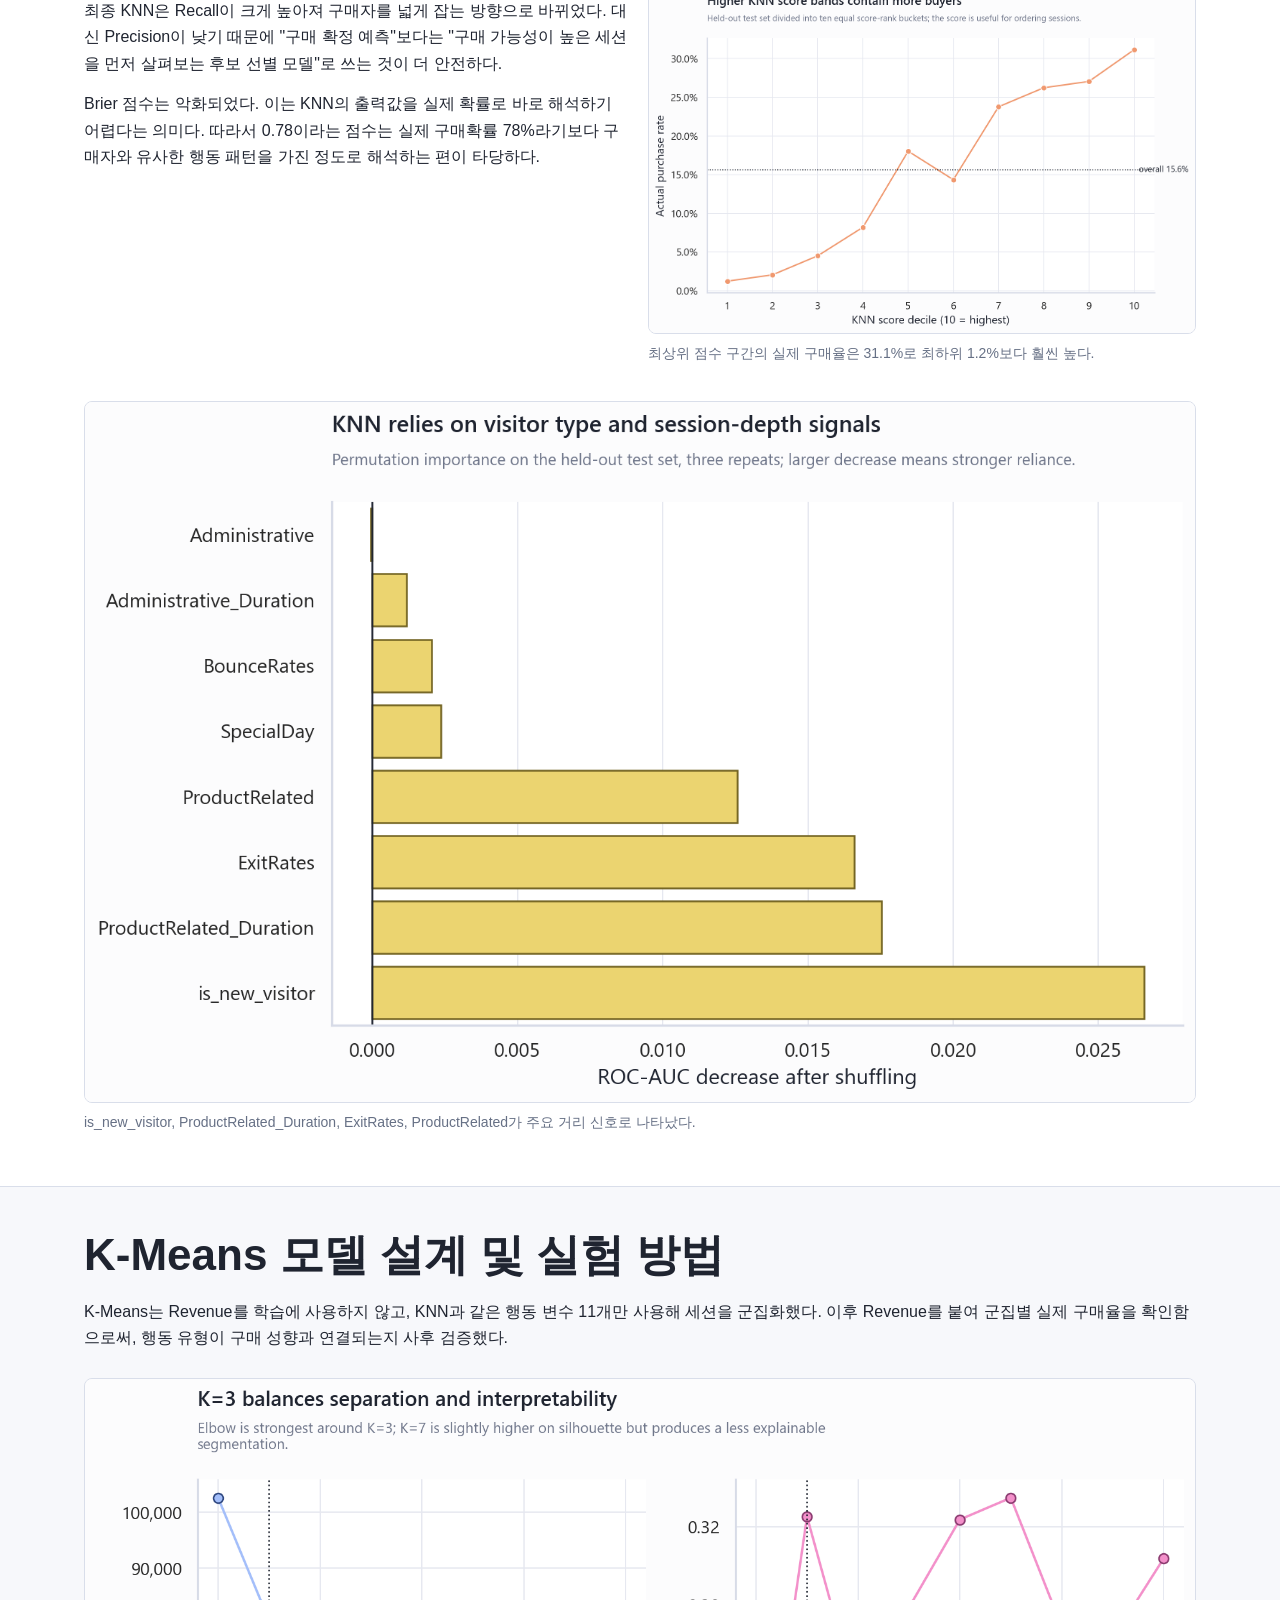
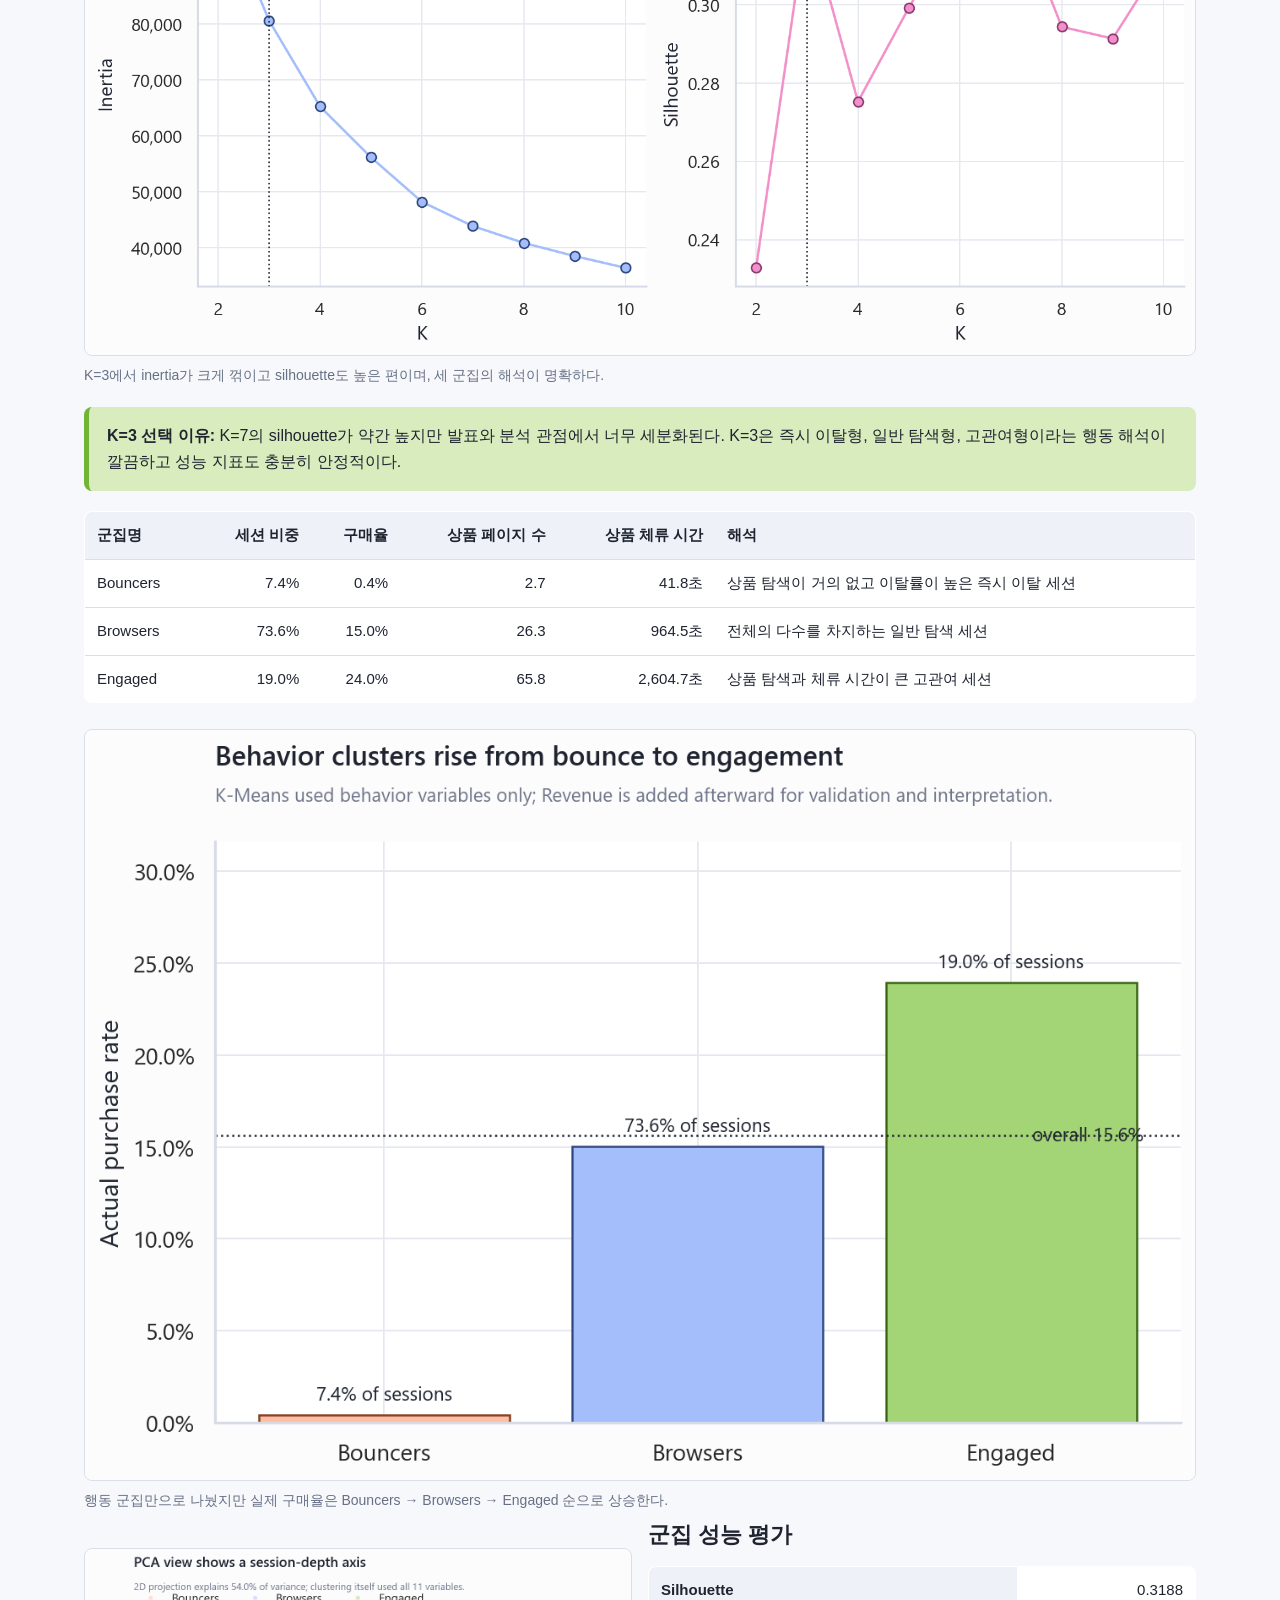
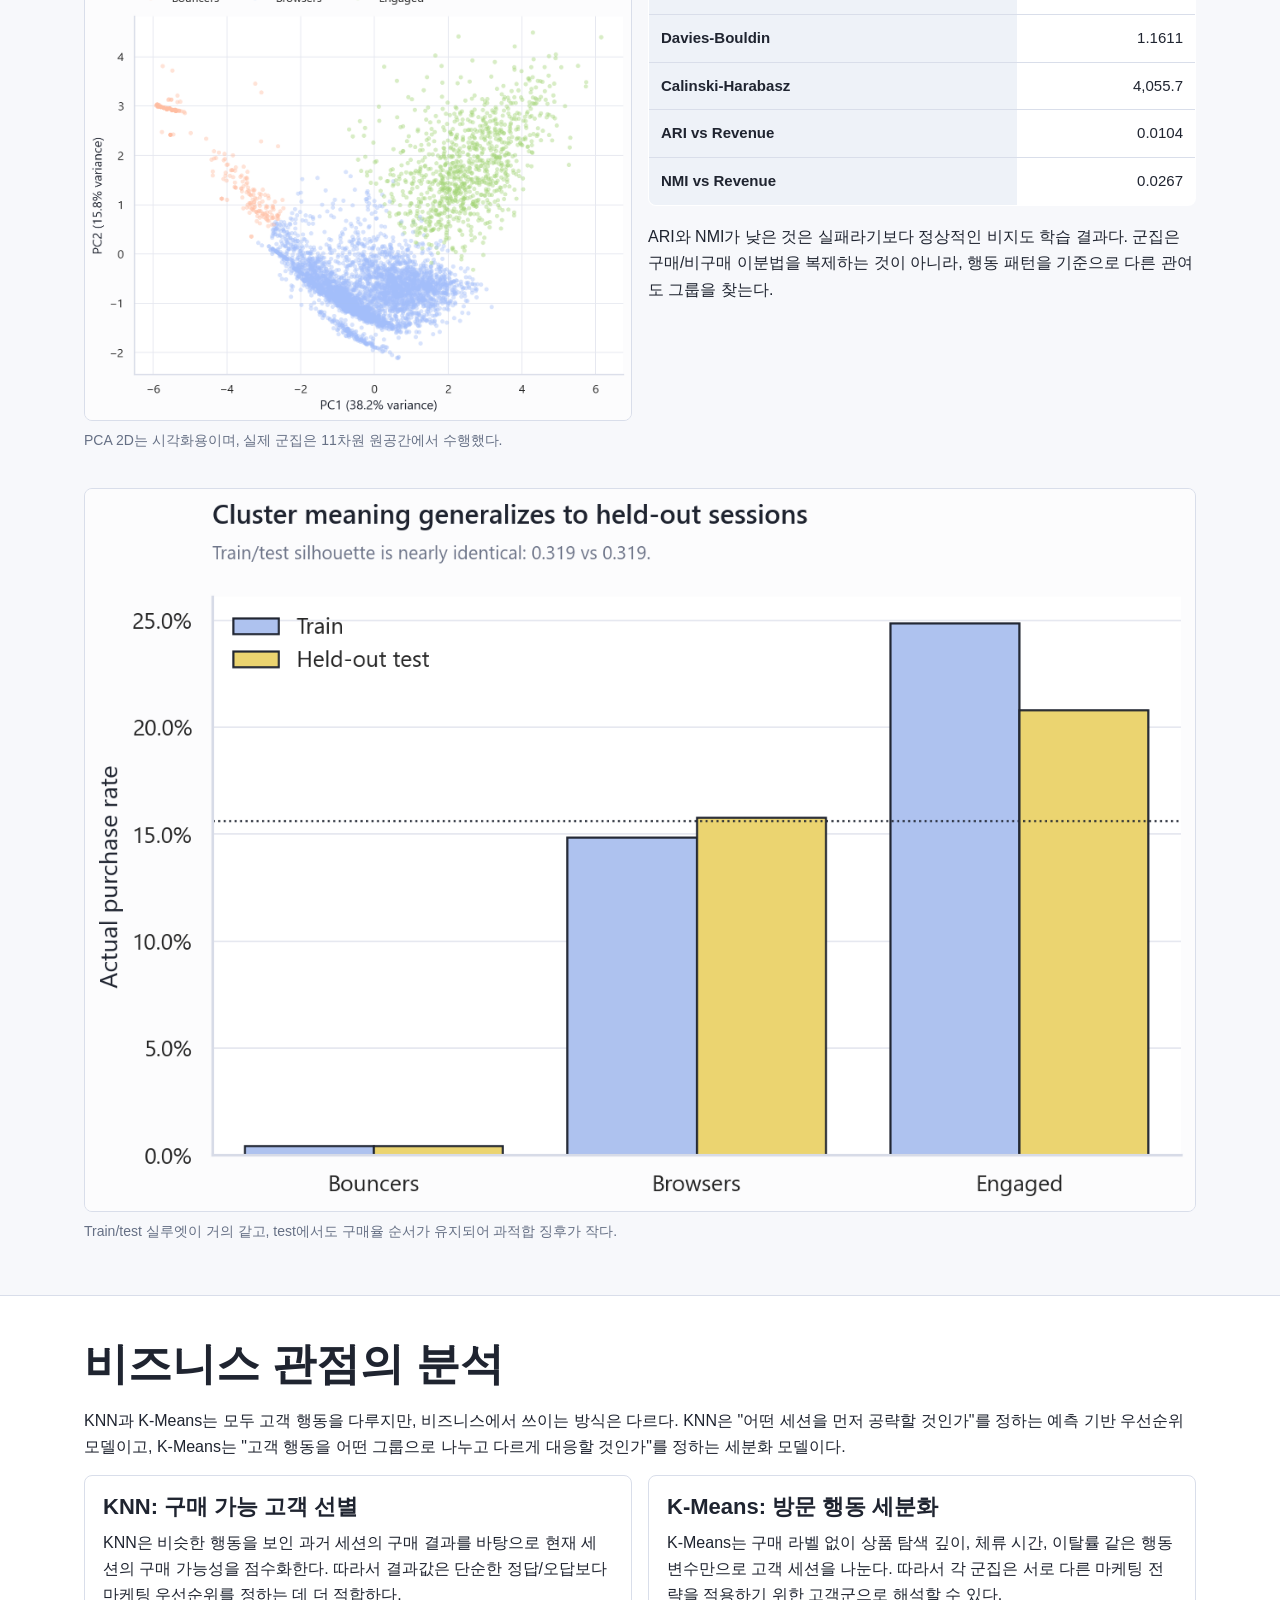
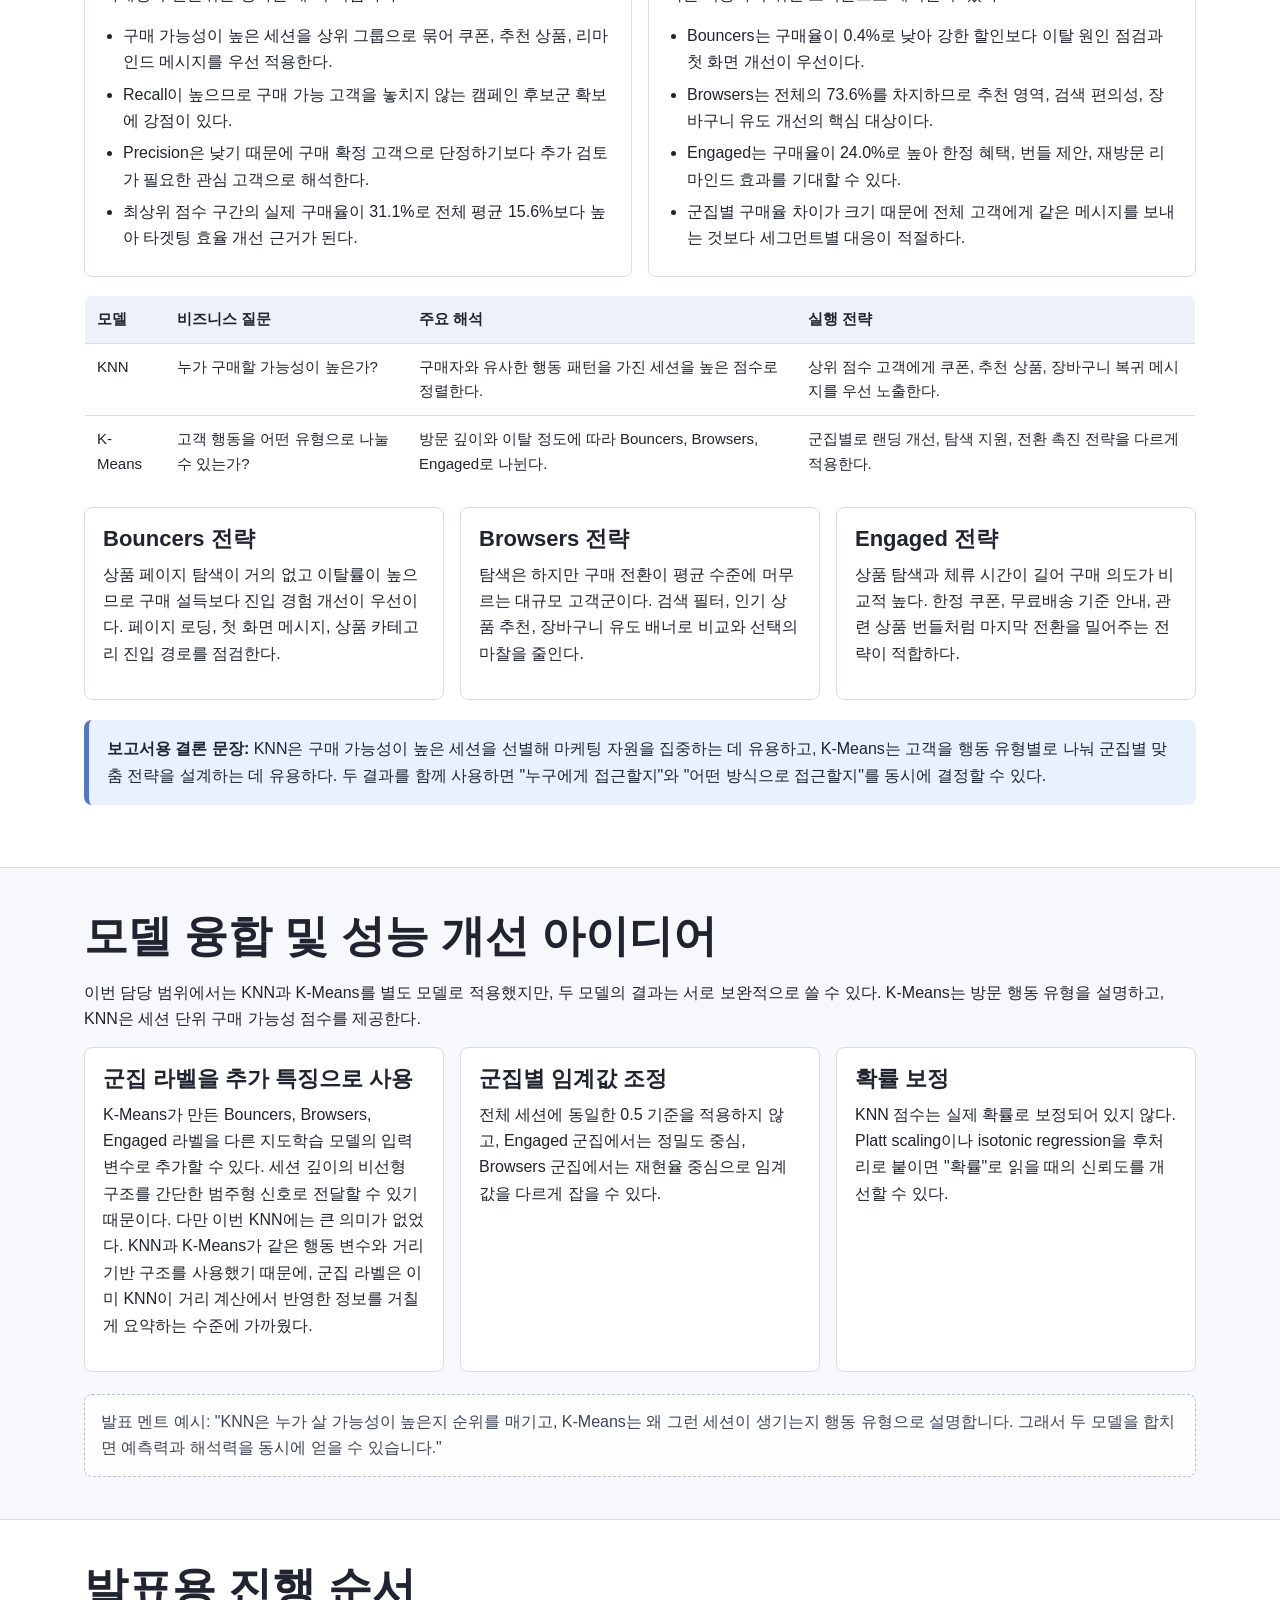
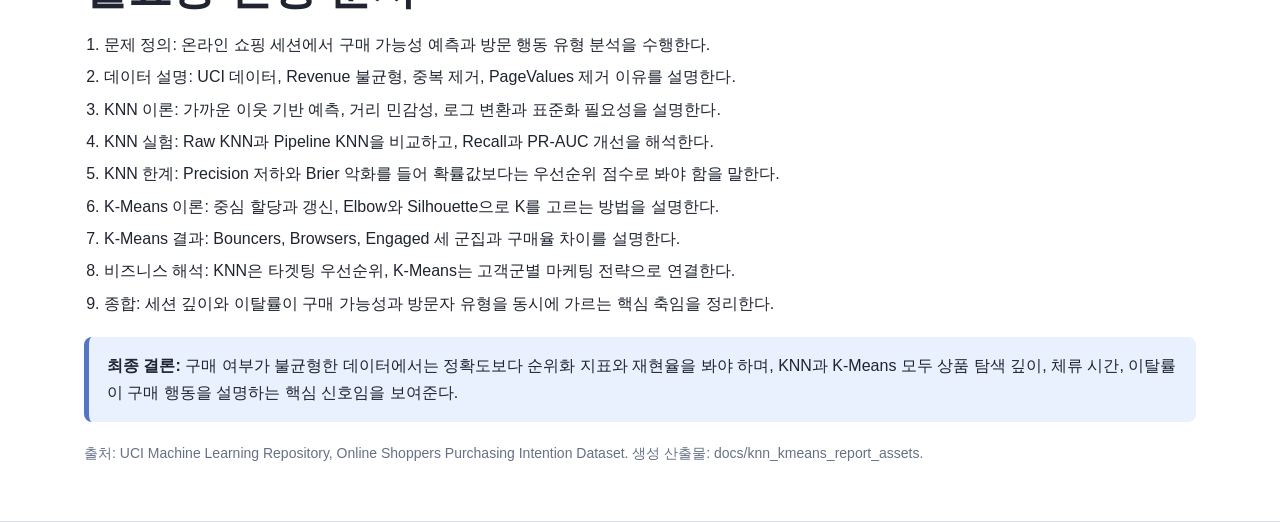
==== commit 3f13ce2e: "docs: add knn kmeans business analysis" ====
--- a/docs/knn_kmeans_report.html
+++ b/docs/knn_kmeans_report.html
@@ -351,6 +351,7 @@
       <a href="#data">데이터</a>
       <a href="#knn">KNN</a>
       <a href="#kmeans">K-Means</a>
+      <a href="#business">비즈니스 해석</a>
       <a href="#fusion">개선 아이디어</a>
       <a href="#presentation">발표 흐름</a>
     </div>
@@ -750,6 +751,103 @@
     </div>
   </section>
 
+  <section id="business">
+    <div class="wrap">
+      <h2>비즈니스 관점의 분석</h2>
+      <p>
+        KNN과 K-Means는 모두 고객 행동을 다루지만, 비즈니스에서 쓰이는 방식은 다르다.
+        KNN은 "어떤 세션을 먼저 공략할 것인가"를 정하는 예측 기반 우선순위 모델이고,
+        K-Means는 "고객 행동을 어떤 그룹으로 나누고 다르게 대응할 것인가"를 정하는 세분화 모델이다.
+      </p>
+
+      <div class="two-col">
+        <div class="card">
+          <h3>KNN: 구매 가능 고객 선별</h3>
+          <p>
+            KNN은 비슷한 행동을 보인 과거 세션의 구매 결과를 바탕으로 현재 세션의 구매 가능성을 점수화한다.
+            따라서 결과값은 단순한 정답/오답보다 마케팅 우선순위를 정하는 데 더 적합하다.
+          </p>
+          <ul>
+            <li>구매 가능성이 높은 세션을 상위 그룹으로 묶어 쿠폰, 추천 상품, 리마인드 메시지를 우선 적용한다.</li>
+            <li>Recall이 높으므로 구매 가능 고객을 놓치지 않는 캠페인 후보군 확보에 강점이 있다.</li>
+            <li>Precision은 낮기 때문에 구매 확정 고객으로 단정하기보다 추가 검토가 필요한 관심 고객으로 해석한다.</li>
+            <li>최상위 점수 구간의 실제 구매율이 31.1%로 전체 평균 15.6%보다 높아 타겟팅 효율 개선 근거가 된다.</li>
+          </ul>
+        </div>
+
+        <div class="card">
+          <h3>K-Means: 방문 행동 세분화</h3>
+          <p>
+            K-Means는 구매 라벨 없이 상품 탐색 깊이, 체류 시간, 이탈률 같은 행동 변수만으로 고객 세션을 나눈다.
+            따라서 각 군집은 서로 다른 마케팅 전략을 적용하기 위한 고객군으로 해석할 수 있다.
+          </p>
+          <ul>
+            <li>Bouncers는 구매율이 0.4%로 낮아 강한 할인보다 이탈 원인 점검과 첫 화면 개선이 우선이다.</li>
+            <li>Browsers는 전체의 73.6%를 차지하므로 추천 영역, 검색 편의성, 장바구니 유도 개선의 핵심 대상이다.</li>
+            <li>Engaged는 구매율이 24.0%로 높아 한정 혜택, 번들 제안, 재방문 리마인드 효과를 기대할 수 있다.</li>
+            <li>군집별 구매율 차이가 크기 때문에 전체 고객에게 같은 메시지를 보내는 것보다 세그먼트별 대응이 적절하다.</li>
+          </ul>
+        </div>
+      </div>
+
+      <table>
+        <thead>
+          <tr>
+            <th>모델</th>
+            <th>비즈니스 질문</th>
+            <th>주요 해석</th>
+            <th>실행 전략</th>
+          </tr>
+        </thead>
+        <tbody>
+          <tr>
+            <td>KNN</td>
+            <td>누가 구매할 가능성이 높은가?</td>
+            <td>구매자와 유사한 행동 패턴을 가진 세션을 높은 점수로 정렬한다.</td>
+            <td>상위 점수 고객에게 쿠폰, 추천 상품, 장바구니 복귀 메시지를 우선 노출한다.</td>
+          </tr>
+          <tr>
+            <td>K-Means</td>
+            <td>고객 행동을 어떤 유형으로 나눌 수 있는가?</td>
+            <td>방문 깊이와 이탈 정도에 따라 Bouncers, Browsers, Engaged로 나뉜다.</td>
+            <td>군집별로 랜딩 개선, 탐색 지원, 전환 촉진 전략을 다르게 적용한다.</td>
+          </tr>
+        </tbody>
+      </table>
+
+      <div class="three-col">
+        <div class="card">
+          <h3>Bouncers 전략</h3>
+          <p>
+            상품 페이지 탐색이 거의 없고 이탈률이 높으므로 구매 설득보다 진입 경험 개선이 우선이다.
+            페이지 로딩, 첫 화면 메시지, 상품 카테고리 진입 경로를 점검한다.
+          </p>
+        </div>
+        <div class="card">
+          <h3>Browsers 전략</h3>
+          <p>
+            탐색은 하지만 구매 전환이 평균 수준에 머무르는 대규모 고객군이다.
+            검색 필터, 인기 상품 추천, 장바구니 유도 배너로 비교와 선택의 마찰을 줄인다.
+          </p>
+        </div>
+        <div class="card">
+          <h3>Engaged 전략</h3>
+          <p>
+            상품 탐색과 체류 시간이 길어 구매 의도가 비교적 높다.
+            한정 쿠폰, 무료배송 기준 안내, 관련 상품 번들처럼 마지막 전환을 밀어주는 전략이 적합하다.
+          </p>
+        </div>
+      </div>
+
+      <div class="callout">
+        <b>보고서용 결론 문장:</b>
+        KNN은 구매 가능성이 높은 세션을 선별해 마케팅 자원을 집중하는 데 유용하고,
+        K-Means는 고객을 행동 유형별로 나눠 군집별 맞춤 전략을 설계하는 데 유용하다.
+        두 결과를 함께 사용하면 "누구에게 접근할지"와 "어떤 방식으로 접근할지"를 동시에 결정할 수 있다.
+      </div>
+    </div>
+  </section>
+
   <section id="fusion">
     <div class="wrap">
       <h2>모델 융합 및 성능 개선 아이디어</h2>
@@ -761,8 +859,10 @@
         <div class="card">
           <h3>군집 라벨을 추가 특징으로 사용</h3>
           <p>
-            K-Means가 만든 Bouncers, Browsers, Engaged 라벨을 KNN 또는 다른 지도학습 모델의 입력 변수로 추가한다.
-            세션 깊이의 비선형 구조를 간단한 범주형 신호로 전달할 수 있다.
+            K-Means가 만든 Bouncers, Browsers, Engaged 라벨을 다른 지도학습 모델의 입력 변수로 추가할 수 있다.
+            세션 깊이의 비선형 구조를 간단한 범주형 신호로 전달할 수 있기 때문이다.
+            다만 이번 KNN에는 큰 의미가 없었다. KNN과 K-Means가 같은 행동 변수와 거리 기반 구조를 사용했기 때문에,
+            군집 라벨은 이미 KNN이 거리 계산에서 반영한 정보를 거칠게 요약하는 수준에 가까웠다.
           </p>
         </div>
         <div class="card">
@@ -798,6 +898,7 @@
         <li>KNN 한계: Precision 저하와 Brier 악화를 들어 확률값보다는 우선순위 점수로 봐야 함을 말한다.</li>
         <li>K-Means 이론: 중심 할당과 갱신, Elbow와 Silhouette으로 K를 고르는 방법을 설명한다.</li>
         <li>K-Means 결과: Bouncers, Browsers, Engaged 세 군집과 구매율 차이를 설명한다.</li>
+        <li>비즈니스 해석: KNN은 타겟팅 우선순위, K-Means는 고객군별 마케팅 전략으로 연결한다.</li>
         <li>종합: 세션 깊이와 이탈률이 구매 가능성과 방문자 유형을 동시에 가르는 핵심 축임을 정리한다.</li>
       </ol>
       <div class="callout">
